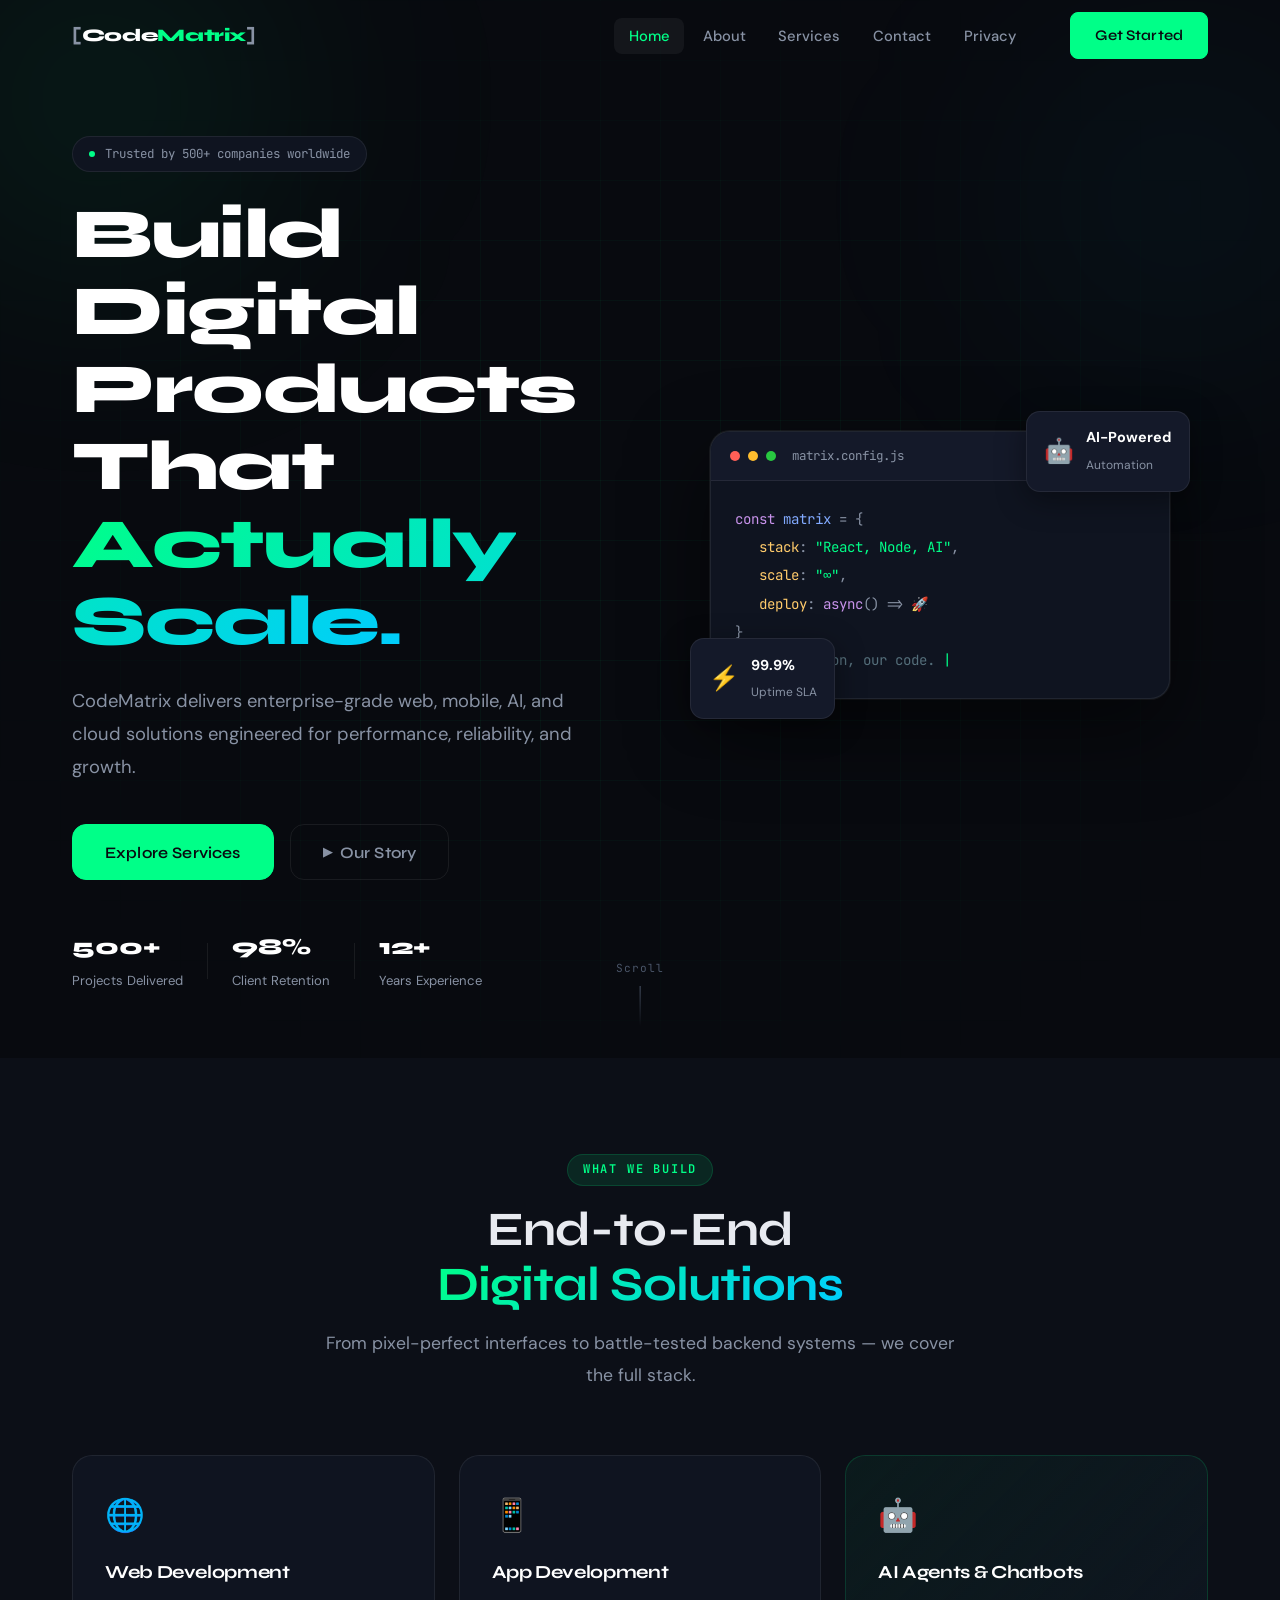
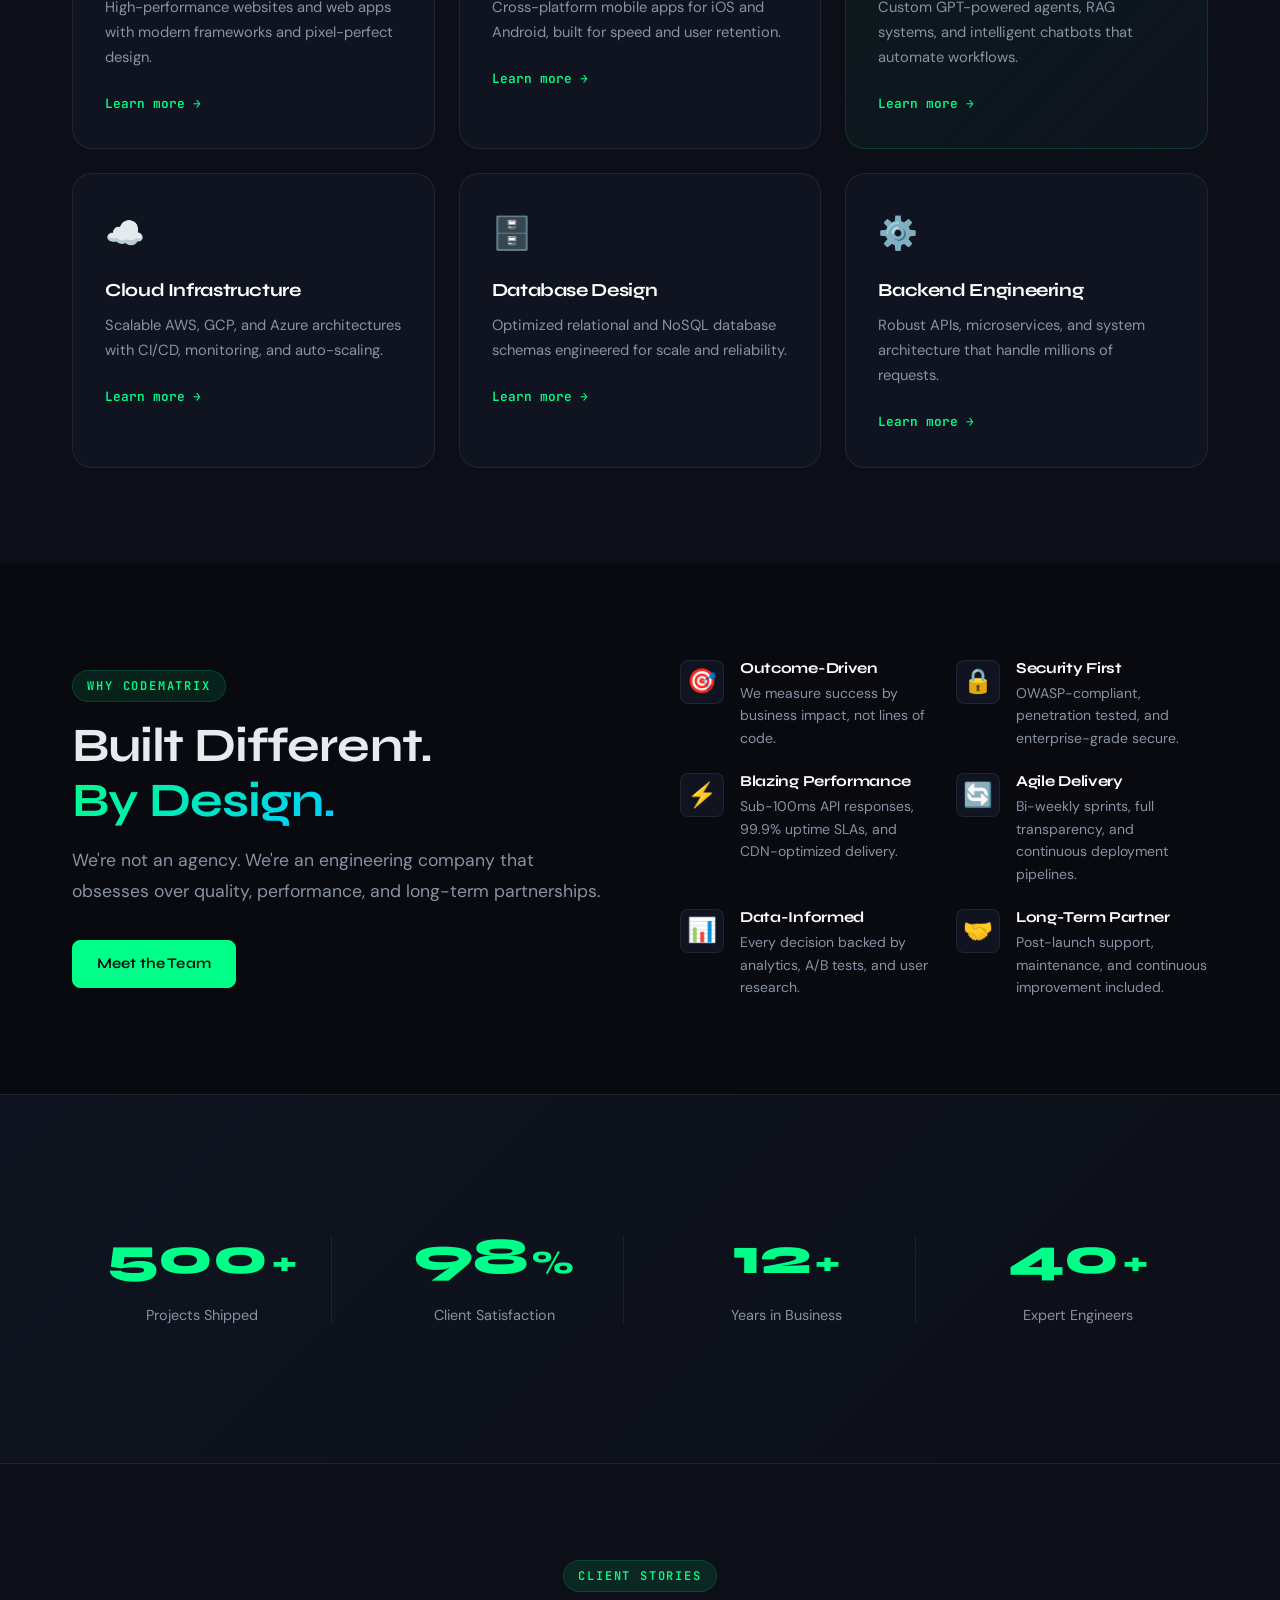
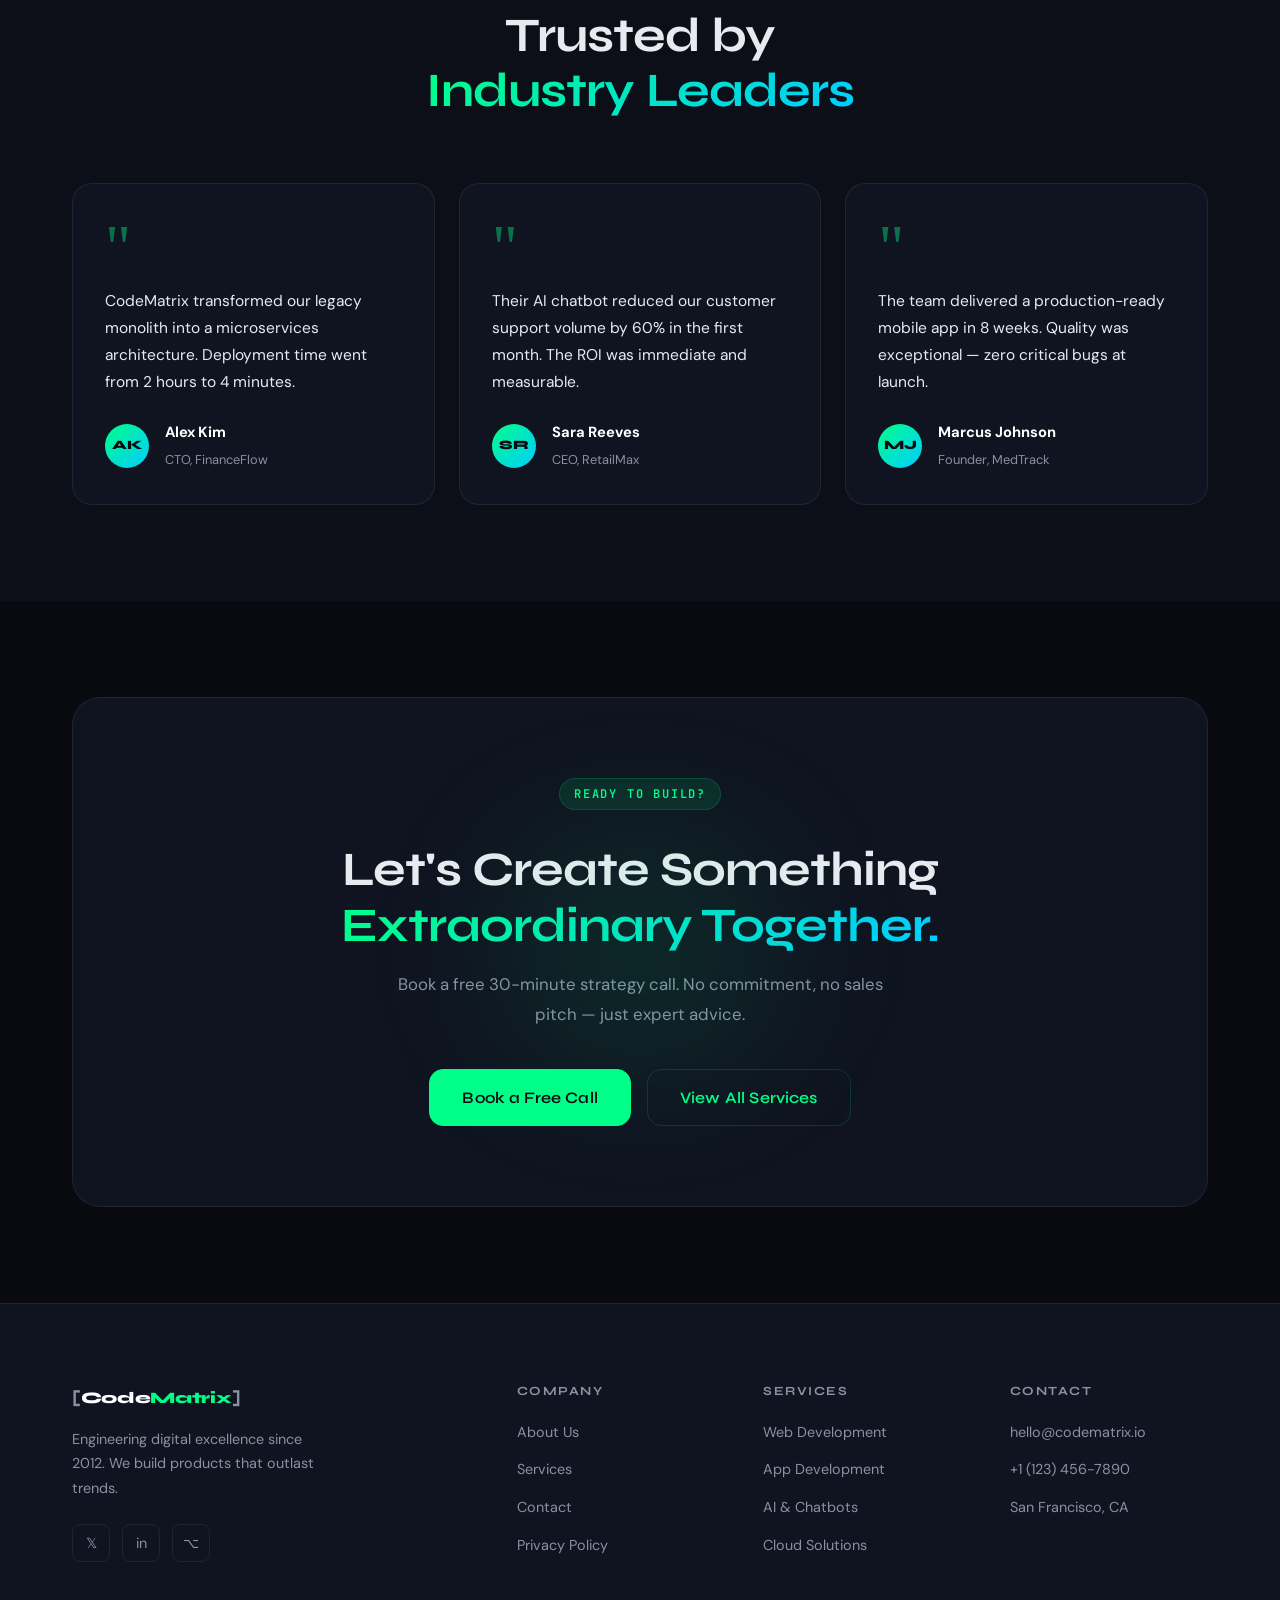
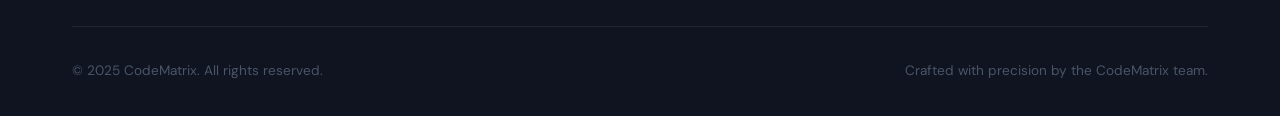
==== index.html @ 497aa371 "Add files via upload" ====
<!DOCTYPE html>
<html lang="en">
<head>
  <meta charset="UTF-8" />
  <meta name="viewport" content="width=device-width, initial-scale=1.0" />
  <title>CodeMatrix — Modern Tech Solutions</title>
  <meta name="description" content="CodeMatrix delivers cutting-edge web, app, AI, and cloud solutions for modern businesses. Build faster, scale smarter." />
  <meta name="keywords" content="web development, app development, AI agents, cloud solutions, tech startup, CodeMatrix" />
  <meta name="author" content="CodeMatrix" />

  <!-- Open Graph -->
  <meta property="og:title" content="CodeMatrix — Modern Tech Solutions" />
  <meta property="og:description" content="We build digital products that scale. Web, App, AI, Cloud — all under one roof." />
  <meta property="og:type" content="website" />
  <meta property="og:url" content="https://codematrix.io" />
  <meta property="og:image" content="assets/og-image.png" />

  <!-- Google Analytics Placeholder -->
  <!-- <script async src="https://www.googletagmanager.com/gtag/js?id=G-XXXXXXXXXX"></script> -->

  <!-- Google AdSense Placeholder -->
  <!-- <script async src="https://pagead2.googlesyndication.com/pagead/js/adsbygoogle.js?client=ca-pub-XXXXXXXXXX" crossorigin="anonymous"></script> -->

  <link rel="stylesheet" href="style.css" />
  <link rel="preconnect" href="https://fonts.googleapis.com" />
  <link href="https://fonts.googleapis.com/css2?family=Syne:wght@400;600;700;800&family=DM+Sans:wght@300;400;500&family=JetBrains+Mono:wght@400;600&display=swap" rel="stylesheet" />
</head>
<body class="page-home">

  <!-- Page Loader -->
  <div class="loader" id="loader">
    <div class="loader-inner">
      <span class="loader-logo">CM</span>
      <div class="loader-bar"><div class="loader-progress"></div></div>
    </div>
  </div>

  <!-- Navigation -->
  <nav class="navbar" id="navbar">
    <div class="nav-container">
      <a href="index.html" class="nav-logo">
        <span class="logo-bracket">[</span>Code<span class="logo-accent">Matrix</span><span class="logo-bracket">]</span>
      </a>
      <ul class="nav-links" id="navLinks">
        <li><a href="index.html" class="nav-link active">Home</a></li>
        <li><a href="about.html" class="nav-link">About</a></li>
        <li><a href="services.html" class="nav-link">Services</a></li>
        <li><a href="contact.html" class="nav-link">Contact</a></li>
        <li><a href="privacy.html" class="nav-link">Privacy</a></li>
      </ul>
      <a href="contact.html" class="btn btn-primary nav-cta">Get Started</a>
      <button class="hamburger" id="hamburger" aria-label="Toggle menu">
        <span></span><span></span><span></span>
      </button>
    </div>
  </nav>

  <!-- ===== HERO SECTION ===== -->
  <section class="hero" id="hero">
    <div class="hero-bg-grid"></div>
    <div class="hero-glow hero-glow-1"></div>
    <div class="hero-glow hero-glow-2"></div>
    <div class="container hero-content">
      <div class="hero-text" data-animate="fade-up">
        <div class="hero-badge">
          <span class="badge-dot"></span>
          Trusted by 500+ companies worldwide
        </div>
        <h1 class="hero-title">
          Build Digital<br />
          Products That<br />
          <span class="text-gradient">Actually Scale.</span>
        </h1>
        <p class="hero-sub">
          CodeMatrix delivers enterprise-grade web, mobile, AI, and cloud solutions
          engineered for performance, reliability, and growth.
        </p>
        <div class="hero-actions">
          <a href="services.html" class="btn btn-primary btn-lg">Explore Services</a>
          <a href="about.html" class="btn btn-ghost btn-lg">
            <span class="play-icon">▶</span> Our Story
          </a>
        </div>
        <div class="hero-stats-row">
          <div class="hero-stat">
            <strong>500+</strong>
            <span>Projects Delivered</span>
          </div>
          <div class="hero-stat-divider"></div>
          <div class="hero-stat">
            <strong>98%</strong>
            <span>Client Retention</span>
          </div>
          <div class="hero-stat-divider"></div>
          <div class="hero-stat">
            <strong>12+</strong>
            <span>Years Experience</span>
          </div>
        </div>
      </div>
      <div class="hero-visual" data-animate="fade-left">
        <div class="hero-card-stack">
          <div class="hcard hcard-main">
            <div class="hcard-header">
              <span class="hcard-dot red"></span>
              <span class="hcard-dot yellow"></span>
              <span class="hcard-dot green"></span>
              <span class="hcard-title">matrix.config.js</span>
            </div>
            <div class="hcard-code">
              <div class="code-line"><span class="c-key">const</span> <span class="c-var">matrix</span> <span class="c-op">=</span> {</div>
              <div class="code-line pad">  <span class="c-str">stack</span>: <span class="c-val">"React, Node, AI"</span>,</div>
              <div class="code-line pad">  <span class="c-str">scale</span>: <span class="c-val">"∞"</span>,</div>
              <div class="code-line pad">  <span class="c-str">deploy</span>: <span class="c-fn">async</span>() <span class="c-op">=></span> <span class="c-val">🚀</span></div>
              <div class="code-line">}</div>
              <div class="code-line blink-line"><span class="c-comment">// Your vision, our code.</span> <span class="cursor">|</span></div>
            </div>
          </div>
          <div class="hcard hcard-float hcard-f1">
            <div class="hf-icon">⚡</div>
            <div>
              <strong>99.9%</strong>
              <small>Uptime SLA</small>
            </div>
          </div>
          <div class="hcard hcard-float hcard-f2">
            <div class="hf-icon">🤖</div>
            <div>
              <strong>AI-Powered</strong>
              <small>Automation</small>
            </div>
          </div>
        </div>
      </div>
    </div>
    <div class="hero-scroll-hint">
      <span>Scroll</span>
      <div class="scroll-line"></div>
    </div>
  </section>

  <!-- ===== SERVICES PREVIEW ===== -->
  <section class="section services-preview" id="services">
    <div class="container">
      <div class="section-header" data-animate="fade-up">
        <span class="section-label">What We Build</span>
        <h2 class="section-title">End-to-End<br /><span class="text-gradient">Digital Solutions</span></h2>
        <p class="section-sub">From pixel-perfect interfaces to battle-tested backend systems — we cover the full stack.</p>
      </div>
      <div class="services-grid" data-animate="stagger">
        <div class="service-card">
          <div class="sc-icon">🌐</div>
          <h3>Web Development</h3>
          <p>High-performance websites and web apps with modern frameworks and pixel-perfect design.</p>
          <a href="services.html" class="sc-link">Learn more →</a>
        </div>
        <div class="service-card">
          <div class="sc-icon">📱</div>
          <h3>App Development</h3>
          <p>Cross-platform mobile apps for iOS and Android, built for speed and user retention.</p>
          <a href="services.html" class="sc-link">Learn more →</a>
        </div>
        <div class="service-card sc-featured">
          <div class="sc-icon">🤖</div>
          <h3>AI Agents & Chatbots</h3>
          <p>Custom GPT-powered agents, RAG systems, and intelligent chatbots that automate workflows.</p>
          <a href="services.html" class="sc-link">Learn more →</a>
        </div>
        <div class="service-card">
          <div class="sc-icon">☁️</div>
          <h3>Cloud Infrastructure</h3>
          <p>Scalable AWS, GCP, and Azure architectures with CI/CD, monitoring, and auto-scaling.</p>
          <a href="services.html" class="sc-link">Learn more →</a>
        </div>
        <div class="service-card">
          <div class="sc-icon">🗄️</div>
          <h3>Database Design</h3>
          <p>Optimized relational and NoSQL database schemas engineered for scale and reliability.</p>
          <a href="services.html" class="sc-link">Learn more →</a>
        </div>
        <div class="service-card">
          <div class="sc-icon">⚙️</div>
          <h3>Backend Engineering</h3>
          <p>Robust APIs, microservices, and system architecture that handle millions of requests.</p>
          <a href="services.html" class="sc-link">Learn more →</a>
        </div>
      </div>
    </div>
  </section>

  <!-- ===== WHY CHOOSE US ===== -->
  <section class="section why-us">
    <div class="container">
      <div class="why-grid">
        <div class="why-text" data-animate="fade-right">
          <span class="section-label">Why CodeMatrix</span>
          <h2 class="section-title">Built Different.<br /><span class="text-gradient">By Design.</span></h2>
          <p class="section-sub">We're not an agency. We're an engineering company that obsesses over quality, performance, and long-term partnerships.</p>
          <a href="about.html" class="btn btn-primary">Meet the Team</a>
        </div>
        <div class="why-features" data-animate="stagger">
          <div class="feature-item">
            <div class="fi-icon">🎯</div>
            <div>
              <h4>Outcome-Driven</h4>
              <p>We measure success by business impact, not lines of code.</p>
            </div>
          </div>
          <div class="feature-item">
            <div class="fi-icon">🔒</div>
            <div>
              <h4>Security First</h4>
              <p>OWASP-compliant, penetration tested, and enterprise-grade secure.</p>
            </div>
          </div>
          <div class="feature-item">
            <div class="fi-icon">⚡</div>
            <div>
              <h4>Blazing Performance</h4>
              <p>Sub-100ms API responses, 99.9% uptime SLAs, and CDN-optimized delivery.</p>
            </div>
          </div>
          <div class="feature-item">
            <div class="fi-icon">🔄</div>
            <div>
              <h4>Agile Delivery</h4>
              <p>Bi-weekly sprints, full transparency, and continuous deployment pipelines.</p>
            </div>
          </div>
          <div class="feature-item">
            <div class="fi-icon">📊</div>
            <div>
              <h4>Data-Informed</h4>
              <p>Every decision backed by analytics, A/B tests, and user research.</p>
            </div>
          </div>
          <div class="feature-item">
            <div class="fi-icon">🤝</div>
            <div>
              <h4>Long-Term Partner</h4>
              <p>Post-launch support, maintenance, and continuous improvement included.</p>
            </div>
          </div>
        </div>
      </div>
    </div>
  </section>

  <!-- ===== STATS ===== -->
  <section class="section stats-section">
    <div class="container">
      <div class="stats-grid" data-animate="stagger">
        <div class="stat-card">
          <div class="stat-number" data-count="500">0</div>
          <div class="stat-plus">+</div>
          <div class="stat-label">Projects Shipped</div>
        </div>
        <div class="stat-card">
          <div class="stat-number" data-count="98">0</div>
          <div class="stat-plus">%</div>
          <div class="stat-label">Client Satisfaction</div>
        </div>
        <div class="stat-card">
          <div class="stat-number" data-count="12">0</div>
          <div class="stat-plus">+</div>
          <div class="stat-label">Years in Business</div>
        </div>
        <div class="stat-card">
          <div class="stat-number" data-count="40">0</div>
          <div class="stat-plus">+</div>
          <div class="stat-label">Expert Engineers</div>
        </div>
      </div>
    </div>
  </section>

  <!-- ===== TESTIMONIALS ===== -->
  <section class="section testimonials-section">
    <div class="container">
      <div class="section-header" data-animate="fade-up">
        <span class="section-label">Client Stories</span>
        <h2 class="section-title">Trusted by<br /><span class="text-gradient">Industry Leaders</span></h2>
      </div>
      <div class="testimonials-track" data-animate="stagger">
        <div class="tcard">
          <div class="tcard-quote">"</div>
          <p>CodeMatrix transformed our legacy monolith into a microservices architecture. Deployment time went from 2 hours to 4 minutes.</p>
          <div class="tcard-author">
            <div class="tcard-avatar">AK</div>
            <div>
              <strong>Alex Kim</strong>
              <span>CTO, FinanceFlow</span>
            </div>
          </div>
        </div>
        <div class="tcard">
          <div class="tcard-quote">"</div>
          <p>Their AI chatbot reduced our customer support volume by 60% in the first month. The ROI was immediate and measurable.</p>
          <div class="tcard-author">
            <div class="tcard-avatar">SR</div>
            <div>
              <strong>Sara Reeves</strong>
              <span>CEO, RetailMax</span>
            </div>
          </div>
        </div>
        <div class="tcard">
          <div class="tcard-quote">"</div>
          <p>The team delivered a production-ready mobile app in 8 weeks. Quality was exceptional — zero critical bugs at launch.</p>
          <div class="tcard-author">
            <div class="tcard-avatar">MJ</div>
            <div>
              <strong>Marcus Johnson</strong>
              <span>Founder, MedTrack</span>
            </div>
          </div>
        </div>
      </div>
    </div>
  </section>

  <!-- ===== CTA SECTION ===== -->
  <section class="section cta-section">
    <div class="container">
      <div class="cta-box" data-animate="fade-up">
        <div class="cta-glow"></div>
        <span class="section-label">Ready to Build?</span>
        <h2>Let's Create Something<br /><span class="text-gradient">Extraordinary Together.</span></h2>
        <p>Book a free 30-minute strategy call. No commitment, no sales pitch — just expert advice.</p>
        <div class="cta-actions">
          <a href="contact.html" class="btn btn-primary btn-lg">Book a Free Call</a>
          <a href="services.html" class="btn btn-outline btn-lg">View All Services</a>
        </div>
      </div>
    </div>
  </section>

  <!-- ===== FOOTER ===== -->
  <footer class="footer">
    <div class="container">
      <div class="footer-grid">
        <div class="footer-brand">
          <a href="index.html" class="nav-logo">
            <span class="logo-bracket">[</span>Code<span class="logo-accent">Matrix</span><span class="logo-bracket">]</span>
          </a>
          <p>Engineering digital excellence since 2012. We build products that outlast trends.</p>
          <div class="footer-socials">
            <a href="#" class="social-link" aria-label="Twitter">𝕏</a>
            <a href="#" class="social-link" aria-label="LinkedIn">in</a>
            <a href="#" class="social-link" aria-label="GitHub">⌥</a>
          </div>
        </div>
        <div class="footer-col">
          <h5>Company</h5>
          <ul>
            <li><a href="about.html">About Us</a></li>
            <li><a href="services.html">Services</a></li>
            <li><a href="contact.html">Contact</a></li>
            <li><a href="privacy.html">Privacy Policy</a></li>
          </ul>
        </div>
        <div class="footer-col">
          <h5>Services</h5>
          <ul>
            <li><a href="services.html">Web Development</a></li>
            <li><a href="services.html">App Development</a></li>
            <li><a href="services.html">AI & Chatbots</a></li>
            <li><a href="services.html">Cloud Solutions</a></li>
          </ul>
        </div>
        <div class="footer-col">
          <h5>Contact</h5>
          <ul>
            <li><a href="mailto:hello@codematrix.io">hello@codematrix.io</a></li>
            <li><a href="tel:+11234567890">+1 (123) 456-7890</a></li>
            <li><span>San Francisco, CA</span></li>
          </ul>
        </div>
      </div>
      <div class="footer-bottom">
        <p>© 2025 CodeMatrix. All rights reserved.</p>
        <p>Crafted with precision by the CodeMatrix team.</p>
      </div>
    </div>
  </footer>

  <script src="script.js"></script>
</body>
</html>
---- style.css ----
/* ========================================
   CODEMATRIX — GLOBAL STYLESHEET
   Design: Dark cyberpunk-meets-enterprise
   Fonts: Syne (display) + DM Sans (body) + JetBrains Mono (code)
   ======================================== */

/* ── CSS CUSTOM PROPERTIES ── */
:root {
  /* Colors */
  --color-bg:          #080a0f;
  --color-bg-2:        #0c0f17;
  --color-bg-card:     #0f1420;
  --color-bg-card-2:   #141929;
  --color-border:      rgba(255, 255, 255, 0.07);
  --color-border-2:    rgba(0, 255, 136, 0.15);

  --color-accent:      #00ff88;
  --color-accent-2:    #00ccff;
  --color-accent-dim:  rgba(0, 255, 136, 0.1);
  --color-accent-glow: rgba(0, 255, 136, 0.3);

  --color-text:        #e8eaf0;
  --color-text-muted:  #8892a4;
  --color-text-dim:    #4a5568;

  --color-white:       #ffffff;
  --color-danger:      #ff4d6d;
  --color-warning:     #ffd700;

  /* Typography */
  --font-display: 'Syne', sans-serif;
  --font-body:    'DM Sans', sans-serif;
  --font-mono:    'JetBrains Mono', monospace;

  /* Sizing */
  --container-max: 1200px;
  --navbar-h:      72px;
  --radius-sm:     8px;
  --radius-md:     14px;
  --radius-lg:     20px;
  --radius-xl:     28px;

  /* Transitions */
  --ease-out: cubic-bezier(0.16, 1, 0.3, 1);
  --ease-in-out: cubic-bezier(0.4, 0, 0.2, 1);
  --transition: 0.3s var(--ease-out);
}

/* ── RESET & BASE ── */
*, *::before, *::after {
  box-sizing: border-box;
  margin: 0;
  padding: 0;
}

html {
  scroll-behavior: smooth;
  font-size: 16px;
}

body {
  background-color: var(--color-bg);
  color: var(--color-text);
  font-family: var(--font-body);
  font-weight: 400;
  line-height: 1.7;
  overflow-x: hidden;
  -webkit-font-smoothing: antialiased;
  -moz-osx-font-smoothing: grayscale;
}

/* Body with loader: prevent scroll */
body.loading {
  overflow: hidden;
}

img { max-width: 100%; display: block; }
a  { color: inherit; text-decoration: none; transition: var(--transition); }
ul { list-style: none; }
input, select, textarea, button { font-family: var(--font-body); }

/* ── TYPOGRAPHY ── */
h1, h2, h3, h4, h5 {
  font-family: var(--font-display);
  font-weight: 700;
  line-height: 1.15;
  letter-spacing: -0.02em;
}

h1 { font-size: clamp(2.4rem, 5.5vw, 4.2rem); }
h2 { font-size: clamp(2rem, 4vw, 3rem); }
h3 { font-size: clamp(1.3rem, 2.5vw, 1.6rem); }
h4 { font-size: 1.1rem; }
h5 { font-size: 0.9rem; text-transform: uppercase; letter-spacing: 0.1em; }

p { color: var(--color-text-muted); font-size: 1.05rem; line-height: 1.8; }

.text-gradient {
  background: linear-gradient(135deg, var(--color-accent) 0%, var(--color-accent-2) 100%);
  -webkit-background-clip: text;
  -webkit-text-fill-color: transparent;
  background-clip: text;
}

/* ── CONTAINER ── */
.container {
  max-width: var(--container-max);
  margin: 0 auto;
  padding: 0 2rem;
}

/* ── SECTION ── */
.section {
  padding: 6rem 0;
}

.section-header {
  text-align: center;
  max-width: 640px;
  margin: 0 auto 4rem;
}

.section-label {
  display: inline-block;
  font-family: var(--font-mono);
  font-size: 0.75rem;
  font-weight: 600;
  text-transform: uppercase;
  letter-spacing: 0.15em;
  color: var(--color-accent);
  background: var(--color-accent-dim);
  border: 1px solid var(--color-border-2);
  padding: 0.3rem 0.9rem;
  border-radius: 100px;
  margin-bottom: 1rem;
}

.section-title { margin-bottom: 1rem; }
.section-sub { font-size: 1.1rem; }

/* ── PAGE LOADER ── */
.loader {
  position: fixed;
  inset: 0;
  z-index: 9999;
  background: var(--color-bg);
  display: flex;
  align-items: center;
  justify-content: center;
  transition: opacity 0.5s var(--ease-out), visibility 0.5s;
}

.loader.hidden {
  opacity: 0;
  visibility: hidden;
  pointer-events: none;
}

.loader-inner {
  display: flex;
  flex-direction: column;
  align-items: center;
  gap: 1.5rem;
}

.loader-logo {
  font-family: var(--font-display);
  font-size: 2rem;
  font-weight: 800;
  color: var(--color-accent);
  letter-spacing: 0.1em;
}

.loader-bar {
  width: 180px;
  height: 2px;
  background: var(--color-border);
  border-radius: 100px;
  overflow: hidden;
}

.loader-progress {
  height: 100%;
  background: linear-gradient(90deg, var(--color-accent), var(--color-accent-2));
  border-radius: 100px;
  animation: loadProgress 1.2s var(--ease-out) forwards;
}

@keyframes loadProgress {
  from { width: 0; }
  to   { width: 100%; }
}

/* ── NAVBAR ── */
.navbar {
  position: fixed;
  top: 0;
  left: 0;
  right: 0;
  z-index: 1000;
  height: var(--navbar-h);
  transition: background 0.4s var(--ease-out), border-color 0.4s;
  border-bottom: 1px solid transparent;
}

.navbar.scrolled {
  background: rgba(8, 10, 15, 0.92);
  backdrop-filter: blur(20px);
  border-bottom-color: var(--color-border);
}

.nav-container {
  max-width: var(--container-max);
  margin: 0 auto;
  padding: 0 2rem;
  height: 100%;
  display: flex;
  align-items: center;
  gap: 2rem;
}

/* Logo */
.nav-logo {
  font-family: var(--font-display);
  font-size: 1.1rem;
  font-weight: 800;
  color: var(--color-white);
  white-space: nowrap;
  flex-shrink: 0;
  letter-spacing: -0.02em;
}

.logo-bracket { color: var(--color-text-muted); }
.logo-accent  { color: var(--color-accent); }

/* Nav links */
.nav-links {
  display: flex;
  align-items: center;
  gap: 0.25rem;
  margin-left: auto;
}

.nav-link {
  font-size: 0.92rem;
  font-weight: 500;
  color: var(--color-text-muted);
  padding: 0.5rem 0.9rem;
  border-radius: var(--radius-sm);
  transition: var(--transition);
}

.nav-link:hover,
.nav-link.active {
  color: var(--color-white);
  background: rgba(255, 255, 255, 0.05);
}

.nav-link.active { color: var(--color-accent); }

.nav-cta { margin-left: 0.5rem; flex-shrink: 0; }

/* Hamburger */
.hamburger {
  display: none;
  flex-direction: column;
  gap: 5px;
  background: none;
  border: none;
  cursor: pointer;
  padding: 0.5rem;
  margin-left: auto;
}

.hamburger span {
  display: block;
  width: 22px;
  height: 2px;
  background: var(--color-text);
  border-radius: 2px;
  transition: var(--transition);
}

.hamburger.open span:nth-child(1) { transform: rotate(45deg) translate(5px, 5px); }
.hamburger.open span:nth-child(2) { opacity: 0; }
.hamburger.open span:nth-child(3) { transform: rotate(-45deg) translate(5px, -5px); }

/* ── BUTTONS ── */
.btn {
  display: inline-flex;
  align-items: center;
  justify-content: center;
  gap: 0.5rem;
  font-family: var(--font-display);
  font-weight: 600;
  font-size: 0.92rem;
  padding: 0.65rem 1.5rem;
  border-radius: var(--radius-sm);
  border: 1px solid transparent;
  cursor: pointer;
  transition: var(--transition);
  position: relative;
  overflow: hidden;
  white-space: nowrap;
  letter-spacing: 0.01em;
}

.btn-lg { padding: 0.85rem 2rem; font-size: 1rem; border-radius: var(--radius-md); }
.btn-sm { padding: 0.5rem 1rem; font-size: 0.85rem; }
.btn-full { width: 100%; }

/* Primary Button */
.btn-primary {
  background: var(--color-accent);
  color: #080a0f;
  border-color: var(--color-accent);
}

.btn-primary::before {
  content: '';
  position: absolute;
  inset: 0;
  background: white;
  opacity: 0;
  transition: opacity 0.3s;
}

.btn-primary:hover {
  transform: translateY(-2px);
  box-shadow: 0 0 25px var(--color-accent-glow), 0 8px 30px rgba(0, 255, 136, 0.2);
}

.btn-primary:hover::before { opacity: 0.08; }
.btn-primary:active { transform: translateY(0); }

/* Ghost Button */
.btn-ghost {
  background: transparent;
  color: var(--color-text-muted);
  border-color: var(--color-border);
}

.btn-ghost:hover {
  color: var(--color-white);
  border-color: rgba(255, 255, 255, 0.2);
  background: rgba(255, 255, 255, 0.05);
}

/* Outline Button */
.btn-outline {
  background: transparent;
  color: var(--color-accent);
  border-color: var(--color-border-2);
}

.btn-outline:hover {
  background: var(--color-accent-dim);
  transform: translateY(-2px);
}

/* Ripple effect for buttons */
.btn .ripple {
  position: absolute;
  border-radius: 50%;
  background: rgba(255, 255, 255, 0.3);
  transform: scale(0);
  animation: ripple 0.6s linear;
  pointer-events: none;
}

@keyframes ripple {
  to { transform: scale(4); opacity: 0; }
}

/* ── HERO BACKGROUND ── */
.hero-bg-grid {
  position: absolute;
  inset: 0;
  background-image:
    linear-gradient(rgba(0, 255, 136, 0.04) 1px, transparent 1px),
    linear-gradient(90deg, rgba(0, 255, 136, 0.04) 1px, transparent 1px);
  background-size: 60px 60px;
  mask-image: radial-gradient(ellipse at center, black 30%, transparent 80%);
  pointer-events: none;
}

.hero-glow {
  position: absolute;
  border-radius: 50%;
  filter: blur(120px);
  pointer-events: none;
}

.hero-glow-1 {
  width: 600px;
  height: 400px;
  background: radial-gradient(circle, rgba(0, 255, 136, 0.12) 0%, transparent 70%);
  top: -100px;
  left: -200px;
}

.hero-glow-2 {
  width: 500px;
  height: 400px;
  background: radial-gradient(circle, rgba(0, 204, 255, 0.08) 0%, transparent 70%);
  top: 0;
  right: -150px;
}

/* ── HERO SECTION ── */
.hero {
  position: relative;
  min-height: 100vh;
  display: flex;
  align-items: center;
  padding-top: var(--navbar-h);
  overflow: hidden;
}

.hero-content {
  display: grid;
  grid-template-columns: 1fr 1fr;
  gap: 4rem;
  align-items: center;
  padding-top: 4rem;
  padding-bottom: 4rem;
}

/* Hero Badge */
.hero-badge {
  display: inline-flex;
  align-items: center;
  gap: 0.6rem;
  font-family: var(--font-mono);
  font-size: 0.78rem;
  color: var(--color-text-muted);
  background: var(--color-bg-card);
  border: 1px solid var(--color-border);
  padding: 0.4rem 1rem;
  border-radius: 100px;
  margin-bottom: 1.5rem;
}

.badge-dot {
  width: 6px;
  height: 6px;
  background: var(--color-accent);
  border-radius: 50%;
  animation: pulse 2s infinite;
}

@keyframes pulse {
  0%, 100% { opacity: 1; transform: scale(1); }
  50% { opacity: 0.5; transform: scale(1.4); }
}

/* Hero Title */
.hero-title {
  font-size: clamp(2.8rem, 5.5vw, 4.5rem);
  font-weight: 800;
  line-height: 1.1;
  margin-bottom: 1.5rem;
  color: var(--color-white);
}

.hero-sub {
  font-size: 1.15rem;
  color: var(--color-text-muted);
  max-width: 500px;
  margin-bottom: 2.5rem;
  line-height: 1.8;
}

/* Hero Actions */
.hero-actions {
  display: flex;
  gap: 1rem;
  flex-wrap: wrap;
  margin-bottom: 3rem;
}

.play-icon {
  font-size: 0.75rem;
}

/* Hero Stats */
.hero-stats-row {
  display: flex;
  gap: 1.5rem;
  align-items: center;
}

.hero-stat strong {
  display: block;
  font-family: var(--font-display);
  font-size: 1.4rem;
  font-weight: 800;
  color: var(--color-white);
}

.hero-stat span {
  font-size: 0.82rem;
  color: var(--color-text-muted);
}

.hero-stat-divider {
  width: 1px;
  height: 36px;
  background: var(--color-border);
}

/* Hero Visual */
.hero-visual {
  position: relative;
  display: flex;
  align-items: center;
  justify-content: center;
}

.hero-card-stack {
  position: relative;
  width: 100%;
  max-width: 460px;
}

/* Main code card */
.hcard {
  background: var(--color-bg-card);
  border: 1px solid var(--color-border);
  border-radius: var(--radius-lg);
  overflow: hidden;
  transition: var(--transition);
}

.hcard-main {
  padding: 0;
  box-shadow: 0 30px 80px rgba(0, 0, 0, 0.5), 0 0 0 1px var(--color-border);
}

.hcard-header {
  display: flex;
  align-items: center;
  gap: 0.5rem;
  padding: 0.85rem 1.2rem;
  background: var(--color-bg-card-2);
  border-bottom: 1px solid var(--color-border);
}

.hcard-dot {
  width: 10px;
  height: 10px;
  border-radius: 50%;
}

.hcard-dot.red    { background: #ff5f57; }
.hcard-dot.yellow { background: #ffbd2e; }
.hcard-dot.green  { background: #28c840; }

.hcard-title {
  font-family: var(--font-mono);
  font-size: 0.78rem;
  color: var(--color-text-muted);
  margin-left: 0.5rem;
}

.hcard-code {
  padding: 1.5rem 1.5rem;
  font-family: var(--font-mono);
  font-size: 0.88rem;
  line-height: 2;
}

.code-line { color: var(--color-text-muted); }
.code-line.pad { padding-left: 1.5rem; }

.c-key   { color: #c792ea; }
.c-var   { color: #82aaff; }
.c-op    { color: var(--color-text-muted); }
.c-str   { color: #ffcb6b; }
.c-val   { color: var(--color-accent); }
.c-fn    { color: #c792ea; }
.c-comment { color: #546e7a; }

.cursor {
  display: inline-block;
  animation: blink 1s step-end infinite;
  color: var(--color-accent);
}

@keyframes blink { 50% { opacity: 0; } }

/* Float cards */
.hcard-float {
  position: absolute;
  display: flex;
  align-items: center;
  gap: 0.75rem;
  padding: 0.85rem 1.1rem;
  border-radius: var(--radius-md);
  background: var(--color-bg-card-2);
  border: 1px solid var(--color-border);
  box-shadow: 0 8px 30px rgba(0, 0, 0, 0.4);
  animation: float 4s ease-in-out infinite;
}

.hcard-f1 {
  bottom: -20px;
  left: -20px;
  animation-delay: 0.5s;
}

.hcard-f2 {
  top: -20px;
  right: -20px;
  animation-delay: 1.5s;
}

.hf-icon { font-size: 1.5rem; }
.hcard-float strong { display: block; font-size: 0.9rem; font-weight: 700; color: var(--color-white); }
.hcard-float small  { font-size: 0.75rem; color: var(--color-text-muted); }

@keyframes float {
  0%, 100% { transform: translateY(0); }
  50%       { transform: translateY(-10px); }
}

/* Scroll hint */
.hero-scroll-hint {
  position: absolute;
  bottom: 2rem;
  left: 50%;
  transform: translateX(-50%);
  display: flex;
  flex-direction: column;
  align-items: center;
  gap: 0.5rem;
  font-family: var(--font-mono);
  font-size: 0.7rem;
  color: var(--color-text-dim);
  letter-spacing: 0.1em;
}

.scroll-line {
  width: 1px;
  height: 40px;
  background: linear-gradient(to bottom, var(--color-text-dim), transparent);
  animation: scrollDown 2s ease-in-out infinite;
}

@keyframes scrollDown {
  0%, 100% { opacity: 1; transform: scaleY(1) translateY(0); }
  50%       { opacity: 0.4; transform: scaleY(0.8) translateY(8px); }
}

/* ── SERVICES PREVIEW ── */
.services-preview { background: var(--color-bg-2); }

.services-grid {
  display: grid;
  grid-template-columns: repeat(3, 1fr);
  gap: 1.5rem;
}

.service-card {
  background: var(--color-bg-card);
  border: 1px solid var(--color-border);
  border-radius: var(--radius-lg);
  padding: 2rem;
  transition: var(--transition);
  cursor: default;
  position: relative;
  overflow: hidden;
}

.service-card::before {
  content: '';
  position: absolute;
  inset: 0;
  background: linear-gradient(135deg, var(--color-accent-dim), transparent);
  opacity: 0;
  transition: opacity 0.4s;
}

.service-card:hover {
  border-color: var(--color-border-2);
  transform: translateY(-6px);
  box-shadow: 0 20px 50px rgba(0, 0, 0, 0.4);
}

.service-card:hover::before { opacity: 1; }

.service-card.sc-featured {
  border-color: var(--color-border-2);
  background: linear-gradient(135deg, rgba(0, 255, 136, 0.05) 0%, var(--color-bg-card) 100%);
}

.sc-icon {
  font-size: 2rem;
  margin-bottom: 1.2rem;
  display: block;
}

.service-card h3 {
  font-size: 1.15rem;
  color: var(--color-white);
  margin-bottom: 0.75rem;
  font-weight: 700;
}

.service-card p {
  font-size: 0.92rem;
  line-height: 1.7;
  margin-bottom: 1.2rem;
}

.sc-link {
  font-family: var(--font-mono);
  font-size: 0.8rem;
  font-weight: 600;
  color: var(--color-accent);
  transition: var(--transition);
}

.sc-link:hover { letter-spacing: 0.05em; }

/* ── WHY US ── */
.why-grid {
  display: grid;
  grid-template-columns: 1fr 1fr;
  gap: 5rem;
  align-items: center;
}

.why-text .section-sub { margin-bottom: 2rem; }

.why-features {
  display: grid;
  grid-template-columns: 1fr 1fr;
  gap: 1.5rem;
}

.feature-item {
  display: flex;
  gap: 1rem;
  align-items: flex-start;
}

.fi-icon {
  font-size: 1.5rem;
  flex-shrink: 0;
  width: 44px;
  height: 44px;
  background: var(--color-bg-card);
  border: 1px solid var(--color-border);
  border-radius: var(--radius-sm);
  display: flex;
  align-items: center;
  justify-content: center;
}

.feature-item h4 {
  color: var(--color-white);
  font-size: 0.95rem;
  margin-bottom: 0.3rem;
}

.feature-item p {
  font-size: 0.875rem;
  line-height: 1.6;
}

/* ── STATS SECTION ── */
.stats-section {
  background: linear-gradient(135deg, var(--color-bg-card) 0%, var(--color-bg-2) 100%);
  border-top: 1px solid var(--color-border);
  border-bottom: 1px solid var(--color-border);
}

.stats-grid {
  display: grid;
  grid-template-columns: repeat(4, 1fr);
  gap: 2rem;
}

.stat-card {
  text-align: center;
  padding: 2.5rem 1rem;
  position: relative;
}

.stat-card::after {
  content: '';
  position: absolute;
  right: 0;
  top: 25%;
  height: 50%;
  width: 1px;
  background: var(--color-border);
}

.stat-card:last-child::after { display: none; }

.stat-number {
  font-family: var(--font-display);
  font-size: clamp(2.5rem, 4vw, 3.5rem);
  font-weight: 800;
  color: var(--color-accent);
  line-height: 1;
  display: inline;
}

.stat-plus {
  font-family: var(--font-display);
  font-size: 2rem;
  font-weight: 800;
  color: var(--color-accent);
  display: inline;
}

.stat-label {
  margin-top: 0.75rem;
  font-size: 0.9rem;
  color: var(--color-text-muted);
}

/* ── TESTIMONIALS ── */
.testimonials-section { background: var(--color-bg-2); }

.testimonials-track {
  display: grid;
  grid-template-columns: repeat(3, 1fr);
  gap: 1.5rem;
}

.tcard {
  background: var(--color-bg-card);
  border: 1px solid var(--color-border);
  border-radius: var(--radius-lg);
  padding: 2rem;
  transition: var(--transition);
  position: relative;
}

.tcard:hover {
  border-color: var(--color-border-2);
  transform: translateY(-4px);
  box-shadow: 0 16px 40px rgba(0, 0, 0, 0.4);
}

.tcard-quote {
  font-size: 4rem;
  line-height: 1;
  color: var(--color-accent);
  font-family: Georgia, serif;
  margin-bottom: 0.5rem;
  opacity: 0.4;
}

.tcard p {
  font-size: 0.97rem;
  line-height: 1.75;
  margin-bottom: 1.5rem;
  color: var(--color-text);
}

.tcard-author {
  display: flex;
  align-items: center;
  gap: 1rem;
}

.tcard-avatar {
  width: 44px;
  height: 44px;
  border-radius: 50%;
  background: linear-gradient(135deg, var(--color-accent), var(--color-accent-2));
  display: flex;
  align-items: center;
  justify-content: center;
  font-family: var(--font-display);
  font-size: 0.8rem;
  font-weight: 800;
  color: #080a0f;
  flex-shrink: 0;
}

.tcard-author strong {
  display: block;
  font-size: 0.92rem;
  color: var(--color-white);
}

.tcard-author span {
  font-size: 0.8rem;
  color: var(--color-text-muted);
}

/* ── CTA SECTION ── */
.cta-section { background: var(--color-bg); }

.cta-box {
  background: var(--color-bg-card);
  border: 1px solid var(--color-border);
  border-radius: var(--radius-xl);
  padding: 5rem 4rem;
  text-align: center;
  position: relative;
  overflow: hidden;
}

.cta-glow {
  position: absolute;
  width: 500px;
  height: 300px;
  background: radial-gradient(circle, rgba(0, 255, 136, 0.12) 0%, transparent 70%);
  top: 50%;
  left: 50%;
  transform: translate(-50%, -50%);
  pointer-events: none;
  filter: blur(60px);
}

.cta-box h2 {
  margin: 1rem 0;
  font-size: clamp(2rem, 4vw, 3rem);
}

.cta-box p {
  max-width: 500px;
  margin: 0 auto 2.5rem;
  font-size: 1.05rem;
}

.cta-actions {
  display: flex;
  gap: 1rem;
  justify-content: center;
  flex-wrap: wrap;
}

/* ── FOOTER ── */
.footer {
  background: var(--color-bg-card);
  border-top: 1px solid var(--color-border);
  padding: 5rem 0 2rem;
}

.footer-grid {
  display: grid;
  grid-template-columns: 2fr 1fr 1fr 1fr;
  gap: 3rem;
  margin-bottom: 4rem;
}

.footer-brand .nav-logo {
  font-size: 1rem;
  margin-bottom: 1rem;
  display: inline-block;
}

.footer-brand p {
  font-size: 0.9rem;
  max-width: 260px;
  line-height: 1.7;
  margin-bottom: 1.5rem;
}

.footer-socials {
  display: flex;
  gap: 0.75rem;
}

.social-link {
  width: 38px;
  height: 38px;
  border: 1px solid var(--color-border);
  border-radius: var(--radius-sm);
  display: flex;
  align-items: center;
  justify-content: center;
  font-size: 0.9rem;
  color: var(--color-text-muted);
  transition: var(--transition);
}

.social-link:hover {
  border-color: var(--color-border-2);
  color: var(--color-accent);
  background: var(--color-accent-dim);
}

.footer-col h5 {
  font-size: 0.78rem;
  font-weight: 700;
  text-transform: uppercase;
  letter-spacing: 0.12em;
  color: var(--color-text-muted);
  margin-bottom: 1.25rem;
}

.footer-col ul { display: flex; flex-direction: column; gap: 0.65rem; }
.footer-col li a,
.footer-col li span {
  font-size: 0.9rem;
  color: var(--color-text-muted);
  transition: var(--transition);
}

.footer-col li a:hover { color: var(--color-accent); }

.footer-bottom {
  border-top: 1px solid var(--color-border);
  padding-top: 2rem;
  display: flex;
  justify-content: space-between;
  flex-wrap: wrap;
  gap: 0.5rem;
}

.footer-bottom p {
  font-size: 0.85rem;
  color: var(--color-text-dim);
}

/* ── PAGE HERO (INNER PAGES) ── */
.page-inner { padding-top: 0; }

.page-hero {
  position: relative;
  padding-top: calc(var(--navbar-h) + 5rem);
  padding-bottom: 5rem;
  overflow: hidden;
}

.page-hero-sm {
  padding-top: calc(var(--navbar-h) + 4rem);
  padding-bottom: 4rem;
}

.page-hero-content {
  position: relative;
  z-index: 1;
  text-align: center;
}

.page-hero-title {
  margin: 1rem 0;
  font-size: clamp(2.5rem, 5vw, 4rem);
}

.page-hero-sub {
  max-width: 600px;
  margin: 0 auto;
  font-size: 1.1rem;
}

/* ── ABOUT PAGE ── */
.about-intro { background: var(--color-bg-2); }

.about-intro-grid {
  display: grid;
  grid-template-columns: 1fr 1fr;
  gap: 5rem;
  align-items: center;
}

.about-intro-text p {
  margin-bottom: 1.25rem;
}

.about-intro-text .btn { margin-top: 1rem; }

.about-visual-card {
  background: var(--color-bg-card);
  border: 1px solid var(--color-border);
  border-radius: var(--radius-lg);
  padding: 2rem;
}

.avc-row {
  display: flex;
  align-items: center;
  gap: 1.5rem;
  padding: 1rem 0;
}

.avc-num {
  font-family: var(--font-display);
  font-size: 1.8rem;
  font-weight: 800;
  color: var(--color-accent);
  min-width: 90px;
}

.avc-label {
  font-size: 0.9rem;
  color: var(--color-text-muted);
}

.avc-divider { height: 1px; background: var(--color-border); }

/* Mission & Vision */
.mv-section { background: var(--color-bg); }

.mv-grid {
  display: grid;
  grid-template-columns: repeat(3, 1fr);
  gap: 1.5rem;
}

.mv-card {
  background: var(--color-bg-card);
  border: 1px solid var(--color-border);
  border-radius: var(--radius-lg);
  padding: 2.5rem;
  transition: var(--transition);
}

.mv-card:hover {
  border-color: var(--color-border-2);
  transform: translateY(-4px);
}

.mv-card-accent {
  border-color: var(--color-border-2);
  background: linear-gradient(135deg, rgba(0, 255, 136, 0.05), var(--color-bg-card));
}

.mv-icon { font-size: 2.5rem; margin-bottom: 1.2rem; }
.mv-card h3 { color: var(--color-white); margin-bottom: 0.75rem; }

/* Technologies */
.tech-section { background: var(--color-bg-2); }

.tech-grid {
  display: flex;
  flex-wrap: wrap;
  gap: 0.75rem;
  justify-content: center;
}

.tech-tag {
  font-family: var(--font-mono);
  font-size: 0.82rem;
  font-weight: 600;
  padding: 0.5rem 1.1rem;
  background: var(--color-bg-card);
  border: 1px solid var(--color-border);
  border-radius: 100px;
  color: var(--color-text-muted);
  transition: var(--transition);
  cursor: default;
}

.tech-tag:hover {
  border-color: var(--color-border-2);
  color: var(--color-accent);
  background: var(--color-accent-dim);
  transform: translateY(-2px);
}

/* Team */
.team-section { background: var(--color-bg); }

.team-grid {
  display: grid;
  grid-template-columns: repeat(3, 1fr);
  gap: 1.5rem;
}

.team-card {
  background: var(--color-bg-card);
  border: 1px solid var(--color-border);
  border-radius: var(--radius-lg);
  padding: 2rem;
  text-align: center;
  transition: var(--transition);
}

.team-card:hover {
  border-color: var(--color-border-2);
  transform: translateY(-6px);
  box-shadow: 0 20px 50px rgba(0, 0, 0, 0.4);
}

.team-avatar {
  width: 72px;
  height: 72px;
  border-radius: 50%;
  background: var(--av-color, var(--color-accent));
  display: flex;
  align-items: center;
  justify-content: center;
  font-family: var(--font-display);
  font-size: 1.1rem;
  font-weight: 800;
  color: #080a0f;
  margin: 0 auto 1.25rem;
  box-shadow: 0 0 0 4px rgba(255,255,255,0.05), 0 0 20px rgba(0,255,136,0.15);
}

.team-card h4 {
  color: var(--color-white);
  font-size: 1.1rem;
  margin-bottom: 0.25rem;
}

.team-role {
  font-family: var(--font-mono);
  font-size: 0.75rem;
  color: var(--color-accent);
  display: block;
  margin-bottom: 0.75rem;
}

.team-card p { font-size: 0.875rem; line-height: 1.65; margin-bottom: 1.25rem; }

.team-socials {
  display: flex;
  justify-content: center;
  gap: 0.5rem;
}

.team-socials a {
  width: 32px;
  height: 32px;
  border: 1px solid var(--color-border);
  border-radius: var(--radius-sm);
  display: flex;
  align-items: center;
  justify-content: center;
  font-size: 0.8rem;
  color: var(--color-text-muted);
  transition: var(--transition);
}

.team-socials a:hover {
  border-color: var(--color-border-2);
  color: var(--color-accent);
}

/* ── SERVICES PAGE ── */
.services-full { background: var(--color-bg-2); }

.services-full-grid {
  display: grid;
  grid-template-columns: repeat(2, 1fr);
  gap: 1.5rem;
}

.svc-card {
  background: var(--color-bg-card);
  border: 1px solid var(--color-border);
  border-radius: var(--radius-lg);
  padding: 2.5rem;
  transition: var(--transition);
  display: flex;
  flex-direction: column;
}

.svc-card:hover {
  border-color: var(--color-border-2);
  transform: translateY(-4px);
  box-shadow: 0 20px 50px rgba(0, 0, 0, 0.4);
}

.svc-featured-card {
  border-color: var(--color-border-2);
  background: linear-gradient(135deg, rgba(0, 255, 136, 0.05), var(--color-bg-card));
}

.svc-header {
  display: flex;
  align-items: flex-start;
  justify-content: space-between;
  margin-bottom: 1rem;
}

.svc-icon-wrap { font-size: 2.5rem; }

.svc-badge {
  font-family: var(--font-mono);
  font-size: 0.7rem;
  font-weight: 600;
  text-transform: uppercase;
  letter-spacing: 0.08em;
  padding: 0.25rem 0.7rem;
  background: var(--color-bg-card-2);
  border: 1px solid var(--color-border);
  border-radius: 100px;
  color: var(--color-text-muted);
}

.svc-badge-hot {
  background: rgba(255, 107, 53, 0.1);
  border-color: rgba(255, 107, 53, 0.3);
  color: #ff6b35;
}

.svc-card h3 {
  color: var(--color-white);
  font-size: 1.35rem;
  margin-bottom: 0.85rem;
}

.svc-card > p {
  font-size: 0.93rem;
  line-height: 1.75;
  margin-bottom: 1.5rem;
}

.svc-list {
  list-style: none;
  display: flex;
  flex-direction: column;
  gap: 0.5rem;
  margin-bottom: 1.75rem;
  flex: 1;
}

.svc-list li {
  font-size: 0.875rem;
  color: var(--color-text-muted);
  padding-left: 1.25rem;
  position: relative;
}

.svc-list li::before {
  content: '→';
  position: absolute;
  left: 0;
  color: var(--color-accent);
  font-size: 0.75rem;
  line-height: 1.7;
}

.svc-footer {
  display: flex;
  align-items: center;
  gap: 0.5rem;
  flex-wrap: wrap;
  margin-top: auto;
  padding-top: 1.5rem;
  border-top: 1px solid var(--color-border);
}

.svc-tech {
  font-family: var(--font-mono);
  font-size: 0.72rem;
  padding: 0.25rem 0.65rem;
  background: var(--color-bg-card-2);
  border: 1px solid var(--color-border);
  border-radius: 100px;
  color: var(--color-text-muted);
}

.svc-footer .btn { margin-left: auto; }

/* Process */
.process-section { background: var(--color-bg); }

.process-steps {
  display: flex;
  align-items: flex-start;
  gap: 1rem;
}

.process-step {
  flex: 1;
  background: var(--color-bg-card);
  border: 1px solid var(--color-border);
  border-radius: var(--radius-lg);
  padding: 2rem;
  transition: var(--transition);
}

.process-step:hover {
  border-color: var(--color-border-2);
  transform: translateY(-4px);
}

.ps-num {
  font-family: var(--font-mono);
  font-size: 2rem;
  font-weight: 700;
  color: var(--color-accent);
  opacity: 0.5;
  line-height: 1;
  margin-bottom: 0.75rem;
}

.process-step h4 { color: var(--color-white); margin-bottom: 0.5rem; }
.process-step p  { font-size: 0.875rem; line-height: 1.7; }

.process-arrow {
  font-size: 1.5rem;
  color: var(--color-text-dim);
  flex-shrink: 0;
  margin-top: 2.5rem;
}

/* ── CONTACT PAGE ── */
.contact-section { background: var(--color-bg-2); }

.contact-grid {
  display: grid;
  grid-template-columns: 1fr 1.2fr;
  gap: 4rem;
  align-items: start;
}

.contact-info h3 {
  color: var(--color-white);
  margin-bottom: 0.75rem;
}

.contact-info > p { margin-bottom: 2.5rem; }

.contact-details {
  display: flex;
  flex-direction: column;
  gap: 1.25rem;
  margin-bottom: 2.5rem;
}

.contact-item {
  display: flex;
  gap: 1rem;
  align-items: flex-start;
}

.ci-icon {
  font-size: 1.2rem;
  width: 42px;
  height: 42px;
  background: var(--color-bg-card);
  border: 1px solid var(--color-border);
  border-radius: var(--radius-sm);
  display: flex;
  align-items: center;
  justify-content: center;
  flex-shrink: 0;
}

.contact-item strong {
  display: block;
  font-size: 0.82rem;
  font-weight: 700;
  text-transform: uppercase;
  letter-spacing: 0.08em;
  color: var(--color-text-muted);
  margin-bottom: 0.2rem;
}

.contact-item a,
.contact-item span {
  font-size: 0.92rem;
  color: var(--color-text);
  transition: var(--transition);
}

.contact-item a:hover { color: var(--color-accent); }

/* Map Placeholder */
.map-placeholder {
  height: 220px;
  background: var(--color-bg-card);
  border: 1px solid var(--color-border);
  border-radius: var(--radius-lg);
  display: flex;
  align-items: center;
  justify-content: center;
  position: relative;
  overflow: hidden;
}

.map-grid-bg {
  position: absolute;
  inset: 0;
  background-image:
    linear-gradient(rgba(0, 255, 136, 0.04) 1px, transparent 1px),
    linear-gradient(90deg, rgba(0, 255, 136, 0.04) 1px, transparent 1px);
  background-size: 30px 30px;
}

.map-inner {
  position: relative;
  text-align: center;
  z-index: 1;
}

.map-pin { font-size: 2rem; margin-bottom: 0.5rem; }
.map-inner p { color: var(--color-white); font-size: 0.95rem; margin-bottom: 0.25rem; }
.map-inner small { color: var(--color-text-muted); font-size: 0.8rem; }

/* Contact Form */
.form-card {
  background: var(--color-bg-card);
  border: 1px solid var(--color-border);
  border-radius: var(--radius-xl);
  padding: 3rem;
}

.form-card h3 {
  color: var(--color-white);
  margin-bottom: 0.5rem;
}

.form-sub { margin-bottom: 2rem; }

.contact-form {
  display: flex;
  flex-direction: column;
  gap: 1.25rem;
}

.form-row {
  display: grid;
  grid-template-columns: 1fr 1fr;
  gap: 1rem;
}

.form-group {
  display: flex;
  flex-direction: column;
  gap: 0.5rem;
}

.form-group label {
  font-size: 0.82rem;
  font-weight: 600;
  color: var(--color-text-muted);
  text-transform: uppercase;
  letter-spacing: 0.07em;
}

.form-group input,
.form-group select,
.form-group textarea {
  background: var(--color-bg-card-2);
  border: 1px solid var(--color-border);
  border-radius: var(--radius-sm);
  color: var(--color-white);
  font-size: 0.95rem;
  padding: 0.85rem 1rem;
  transition: border-color 0.3s, box-shadow 0.3s;
  outline: none;
  resize: vertical;
}

.form-group input::placeholder,
.form-group textarea::placeholder { color: var(--color-text-dim); }

.form-group input:focus,
.form-group select:focus,
.form-group textarea:focus {
  border-color: var(--color-accent);
  box-shadow: 0 0 0 3px var(--color-accent-dim);
}

.form-group select {
  appearance: none;
  cursor: pointer;
}

.form-group select option {
  background: var(--color-bg-card-2);
  color: var(--color-text);
}

.form-error {
  font-size: 0.78rem;
  color: var(--color-danger);
  display: none;
}

.form-error.show { display: block; }
.form-group.has-error input,
.form-group.has-error textarea { border-color: var(--color-danger); }

.form-success {
  display: flex;
  align-items: center;
  gap: 0.75rem;
  background: rgba(0, 255, 136, 0.08);
  border: 1px solid var(--color-border-2);
  border-radius: var(--radius-sm);
  padding: 1rem;
  margin-top: 0.5rem;
}

.form-success p {
  font-size: 0.92rem;
  color: var(--color-accent);
  margin: 0;
}

/* ── PRIVACY PAGE ── */
.privacy-section { background: var(--color-bg); }

.privacy-layout {
  display: grid;
  grid-template-columns: 240px 1fr;
  gap: 4rem;
  align-items: start;
}

/* TOC */
.toc-card {
  background: var(--color-bg-card);
  border: 1px solid var(--color-border);
  border-radius: var(--radius-lg);
  padding: 1.75rem;
  position: sticky;
  top: calc(var(--navbar-h) + 2rem);
}

.toc-card h4 {
  color: var(--color-white);
  font-size: 0.85rem;
  text-transform: uppercase;
  letter-spacing: 0.1em;
  margin-bottom: 1.25rem;
}

.toc-card ul {
  display: flex;
  flex-direction: column;
  gap: 0.5rem;
}

.toc-card a {
  font-size: 0.83rem;
  color: var(--color-text-muted);
  transition: var(--transition);
  padding: 0.25rem 0;
  display: block;
  line-height: 1.5;
}

.toc-card a:hover { color: var(--color-accent); }

/* Policy content */
.privacy-content {
  display: flex;
  flex-direction: column;
  gap: 3rem;
}

.policy-section h2 {
  font-size: 1.5rem;
  color: var(--color-white);
  margin-bottom: 1.25rem;
  padding-bottom: 0.75rem;
  border-bottom: 1px solid var(--color-border);
}

.policy-section h3 {
  font-size: 1rem;
  color: var(--color-white);
  margin: 1.5rem 0 0.75rem;
}

.policy-section p {
  font-size: 0.97rem;
  line-height: 1.85;
  margin-bottom: 1rem;
}

.policy-list {
  display: flex;
  flex-direction: column;
  gap: 0.6rem;
  padding-left: 1.5rem;
  margin-bottom: 1rem;
}

.policy-list li {
  font-size: 0.95rem;
  color: var(--color-text-muted);
  line-height: 1.75;
  list-style-type: disc;
  list-style-color: var(--color-accent);
}

.policy-list li::marker { color: var(--color-accent); }

.policy-highlight {
  display: flex;
  gap: 1rem;
  align-items: flex-start;
  background: var(--color-accent-dim);
  border: 1px solid var(--color-border-2);
  border-radius: var(--radius-sm);
  padding: 1.25rem;
  margin: 1.5rem 0;
}

.ph-icon { font-size: 1.25rem; flex-shrink: 0; }
.policy-highlight p { margin: 0; font-size: 0.92rem; }

/* Cookie table */
.cookie-table {
  background: var(--color-bg-card);
  border: 1px solid var(--color-border);
  border-radius: var(--radius-sm);
  overflow: hidden;
  margin: 1.25rem 0;
}

.ct-row {
  display: grid;
  grid-template-columns: 140px 1fr 100px;
  gap: 1rem;
  padding: 0.85rem 1.25rem;
  border-bottom: 1px solid var(--color-border);
  font-size: 0.88rem;
}

.ct-row:last-child { border-bottom: none; }

.ct-header {
  background: var(--color-bg-card-2);
  font-weight: 700;
  color: var(--color-text-muted);
  font-size: 0.8rem;
  text-transform: uppercase;
  letter-spacing: 0.08em;
}

.privacy-contact-card {
  background: var(--color-bg-card);
  border: 1px solid var(--color-border);
  border-radius: var(--radius-md);
  padding: 1.75rem;
  display: flex;
  flex-direction: column;
  gap: 1rem;
}

.pcc-item {
  display: flex;
  gap: 0.75rem;
  font-size: 0.92rem;
}

.pcc-item strong {
  color: var(--color-text-muted);
  min-width: 100px;
  flex-shrink: 0;
}

.pcc-item a { color: var(--color-accent); }
.pcc-item span { color: var(--color-text-muted); line-height: 1.5; }

/* ── SCROLL ANIMATIONS ── */
[data-animate] {
  opacity: 0;
  transition: opacity 0.7s var(--ease-out), transform 0.7s var(--ease-out);
}

[data-animate="fade-up"]    { transform: translateY(30px); }
[data-animate="fade-right"] { transform: translateX(-30px); }
[data-animate="fade-left"]  { transform: translateX(30px); }
[data-animate="stagger"]    { opacity: 0; transform: translateY(20px); }

[data-animate].animated {
  opacity: 1;
  transform: translate(0, 0);
}

/* Stagger children */
[data-animate="stagger"].animated > *:nth-child(1)  { animation: fadeUp 0.6s var(--ease-out) 0.05s both; }
[data-animate="stagger"].animated > *:nth-child(2)  { animation: fadeUp 0.6s var(--ease-out) 0.15s both; }
[data-animate="stagger"].animated > *:nth-child(3)  { animation: fadeUp 0.6s var(--ease-out) 0.25s both; }
[data-animate="stagger"].animated > *:nth-child(4)  { animation: fadeUp 0.6s var(--ease-out) 0.35s both; }
[data-animate="stagger"].animated > *:nth-child(5)  { animation: fadeUp 0.6s var(--ease-out) 0.45s both; }
[data-animate="stagger"].animated > *:nth-child(6)  { animation: fadeUp 0.6s var(--ease-out) 0.55s both; }
[data-animate="stagger"].animated > *:nth-child(7)  { animation: fadeUp 0.6s var(--ease-out) 0.65s both; }
[data-animate="stagger"].animated > *:nth-child(8)  { animation: fadeUp 0.6s var(--ease-out) 0.75s both; }

@keyframes fadeUp {
  from { opacity: 0; transform: translateY(24px); }
  to   { opacity: 1; transform: translateY(0); }
}

/* ── RESPONSIVE ── */

/* Tablet */
@media (max-width: 1024px) {
  .hero-content { grid-template-columns: 1fr; gap: 3rem; }
  .hero-visual { display: none; }
  .hero-title  { font-size: clamp(2.5rem, 6vw, 3.5rem); }
  .hero-sub    { max-width: 100%; }

  .services-grid     { grid-template-columns: repeat(2, 1fr); }
  .why-grid          { grid-template-columns: 1fr; gap: 3rem; }
  .stats-grid        { grid-template-columns: repeat(2, 1fr); }
  .testimonials-track{ grid-template-columns: 1fr 1fr; }
  .footer-grid       { grid-template-columns: 1fr 1fr; gap: 2.5rem; }
  .team-grid         { grid-template-columns: repeat(2, 1fr); }
  .about-intro-grid  { grid-template-columns: 1fr; gap: 3rem; }
  .services-full-grid{ grid-template-columns: 1fr; }
  .process-steps     { flex-direction: column; }
  .process-arrow     { display: none; }
  .contact-grid      { grid-template-columns: 1fr; }
  .privacy-layout    { grid-template-columns: 1fr; }
  .toc-card          { position: static; margin-bottom: 2rem; }
  .mv-grid           { grid-template-columns: 1fr; }
}

/* Mobile */
@media (max-width: 768px) {
  :root { --navbar-h: 60px; }

  .section { padding: 4rem 0; }

  /* Hamburger menu */
  .hamburger { display: flex; }
  .nav-cta   { display: none; }

  .nav-links {
    position: fixed;
    top: var(--navbar-h);
    left: 0;
    right: 0;
    bottom: 0;
    background: var(--color-bg);
    flex-direction: column;
    align-items: center;
    justify-content: center;
    gap: 0.5rem;
    transform: translateX(100%);
    transition: transform 0.4s var(--ease-out);
    border-top: 1px solid var(--color-border);
  }

  .nav-links.open { transform: translateX(0); }

  .nav-link {
    font-size: 1.2rem;
    padding: 0.75rem 2rem;
    width: 100%;
    text-align: center;
  }

  .hero { min-height: auto; padding-bottom: 4rem; }
  .hero-title { font-size: clamp(2.2rem, 7vw, 3rem); }

  .hero-stats-row {
    flex-direction: column;
    align-items: flex-start;
    gap: 1rem;
  }

  .hero-stat-divider {
    width: 40px;
    height: 1px;
  }

  .services-grid { grid-template-columns: 1fr; }
  .why-features  { grid-template-columns: 1fr; }
  .stats-grid    { grid-template-columns: 1fr 1fr; }
  .team-grid     { grid-template-columns: 1fr; }
  .testimonials-track { grid-template-columns: 1fr; }

  .cta-box { padding: 3rem 1.75rem; }

  .footer-grid { grid-template-columns: 1fr; gap: 2rem; }
  .footer-bottom { flex-direction: column; text-align: center; }

  .form-row { grid-template-columns: 1fr; }
  .form-card { padding: 2rem 1.5rem; }

  .ct-row { grid-template-columns: 1fr; }
  .ct-header { display: none; }

  .process-steps { gap: 1rem; }

  .hero-actions { flex-direction: column; }
  .hero-actions .btn { width: 100%; justify-content: center; }
}

@media (max-width: 480px) {
  .container { padding: 0 1.25rem; }
  h1 { font-size: 2.2rem; }
  h2 { font-size: 1.85rem; }
  .page-hero-title { font-size: 2.2rem; }
  .stat-card::after { display: none; }
}
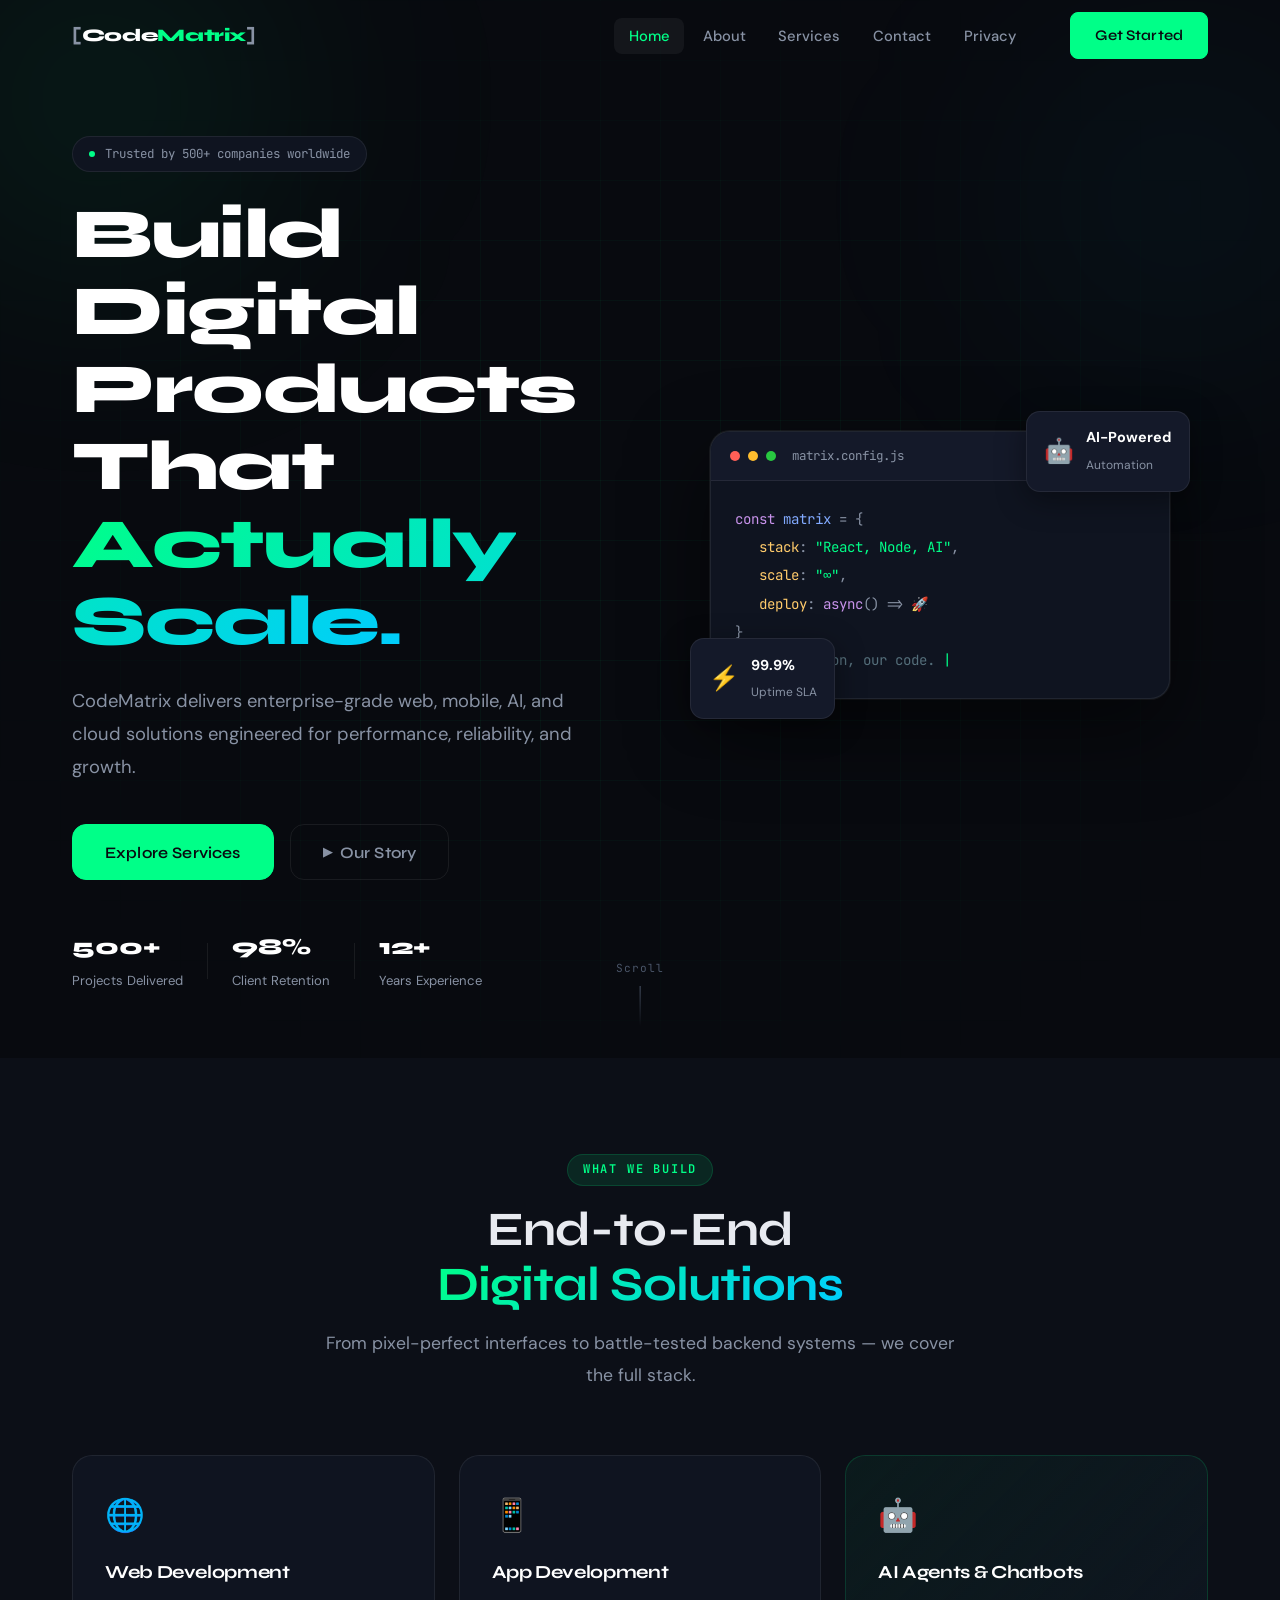
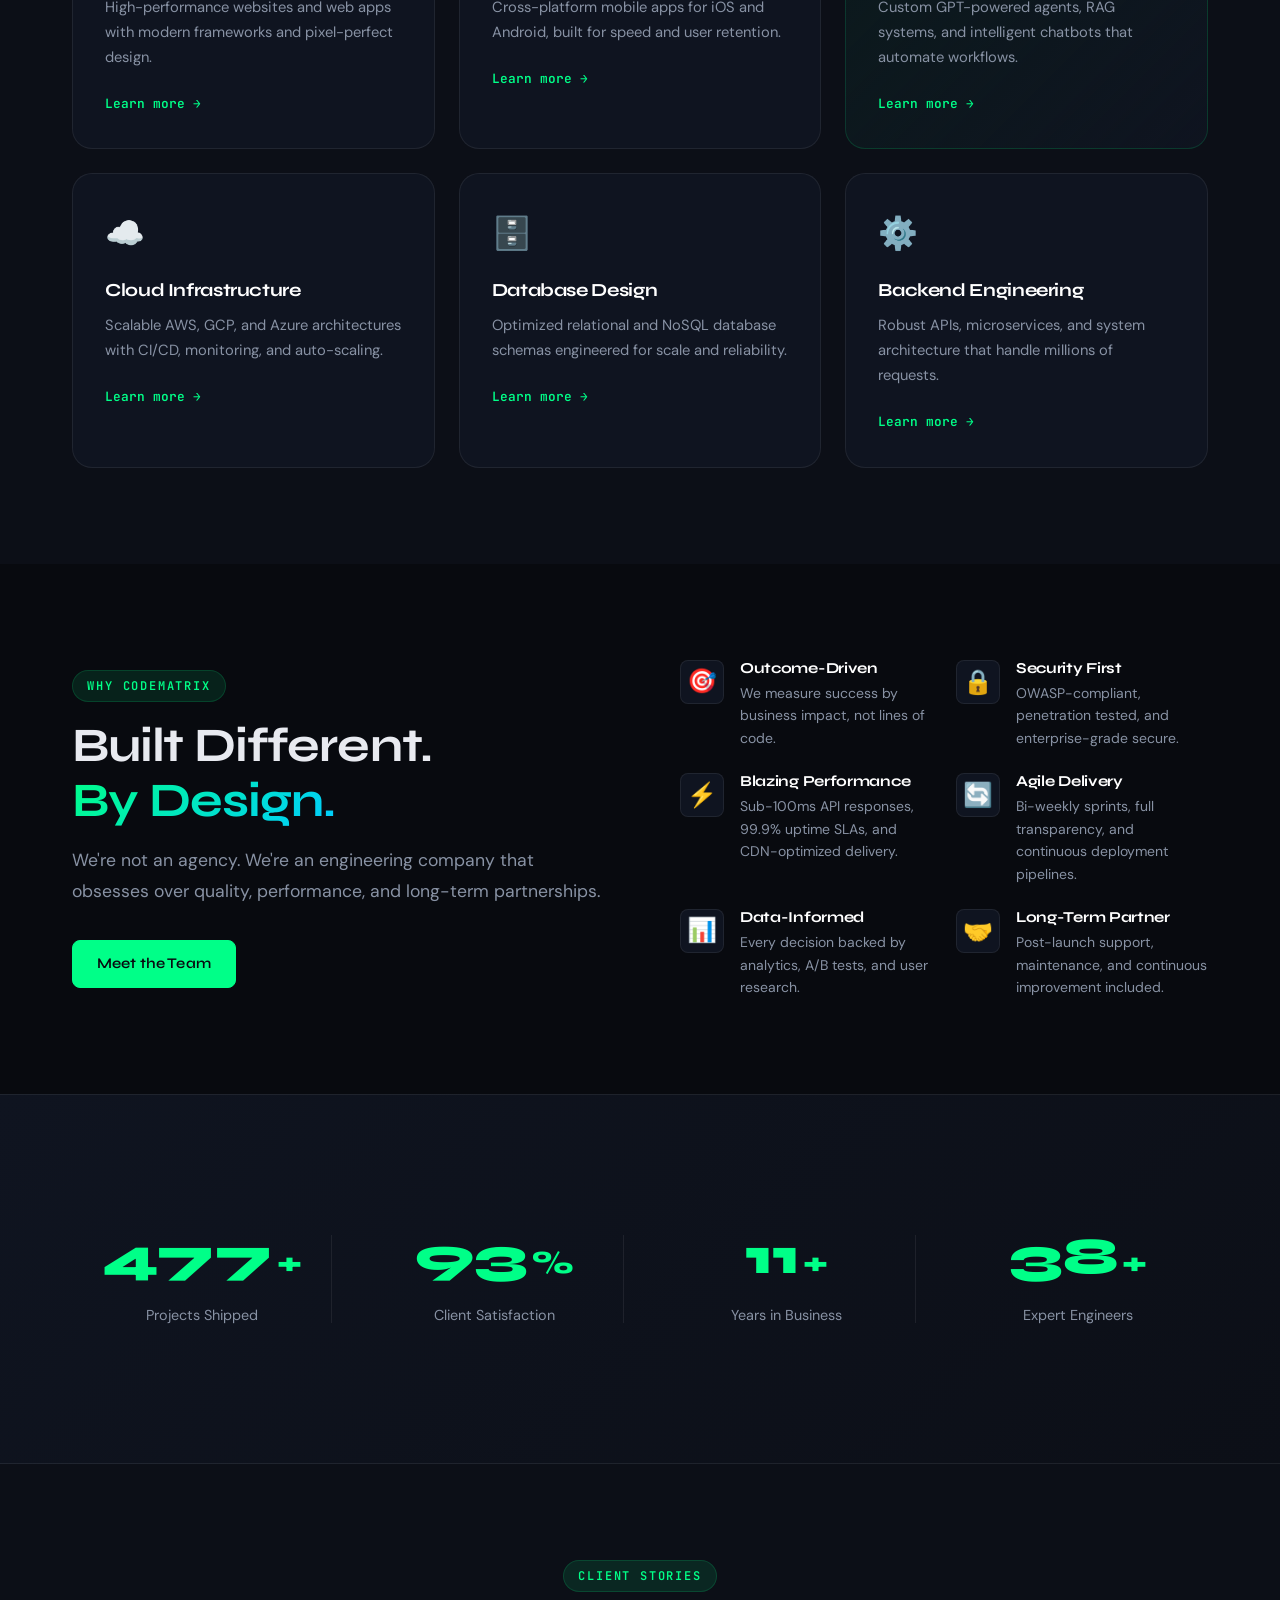
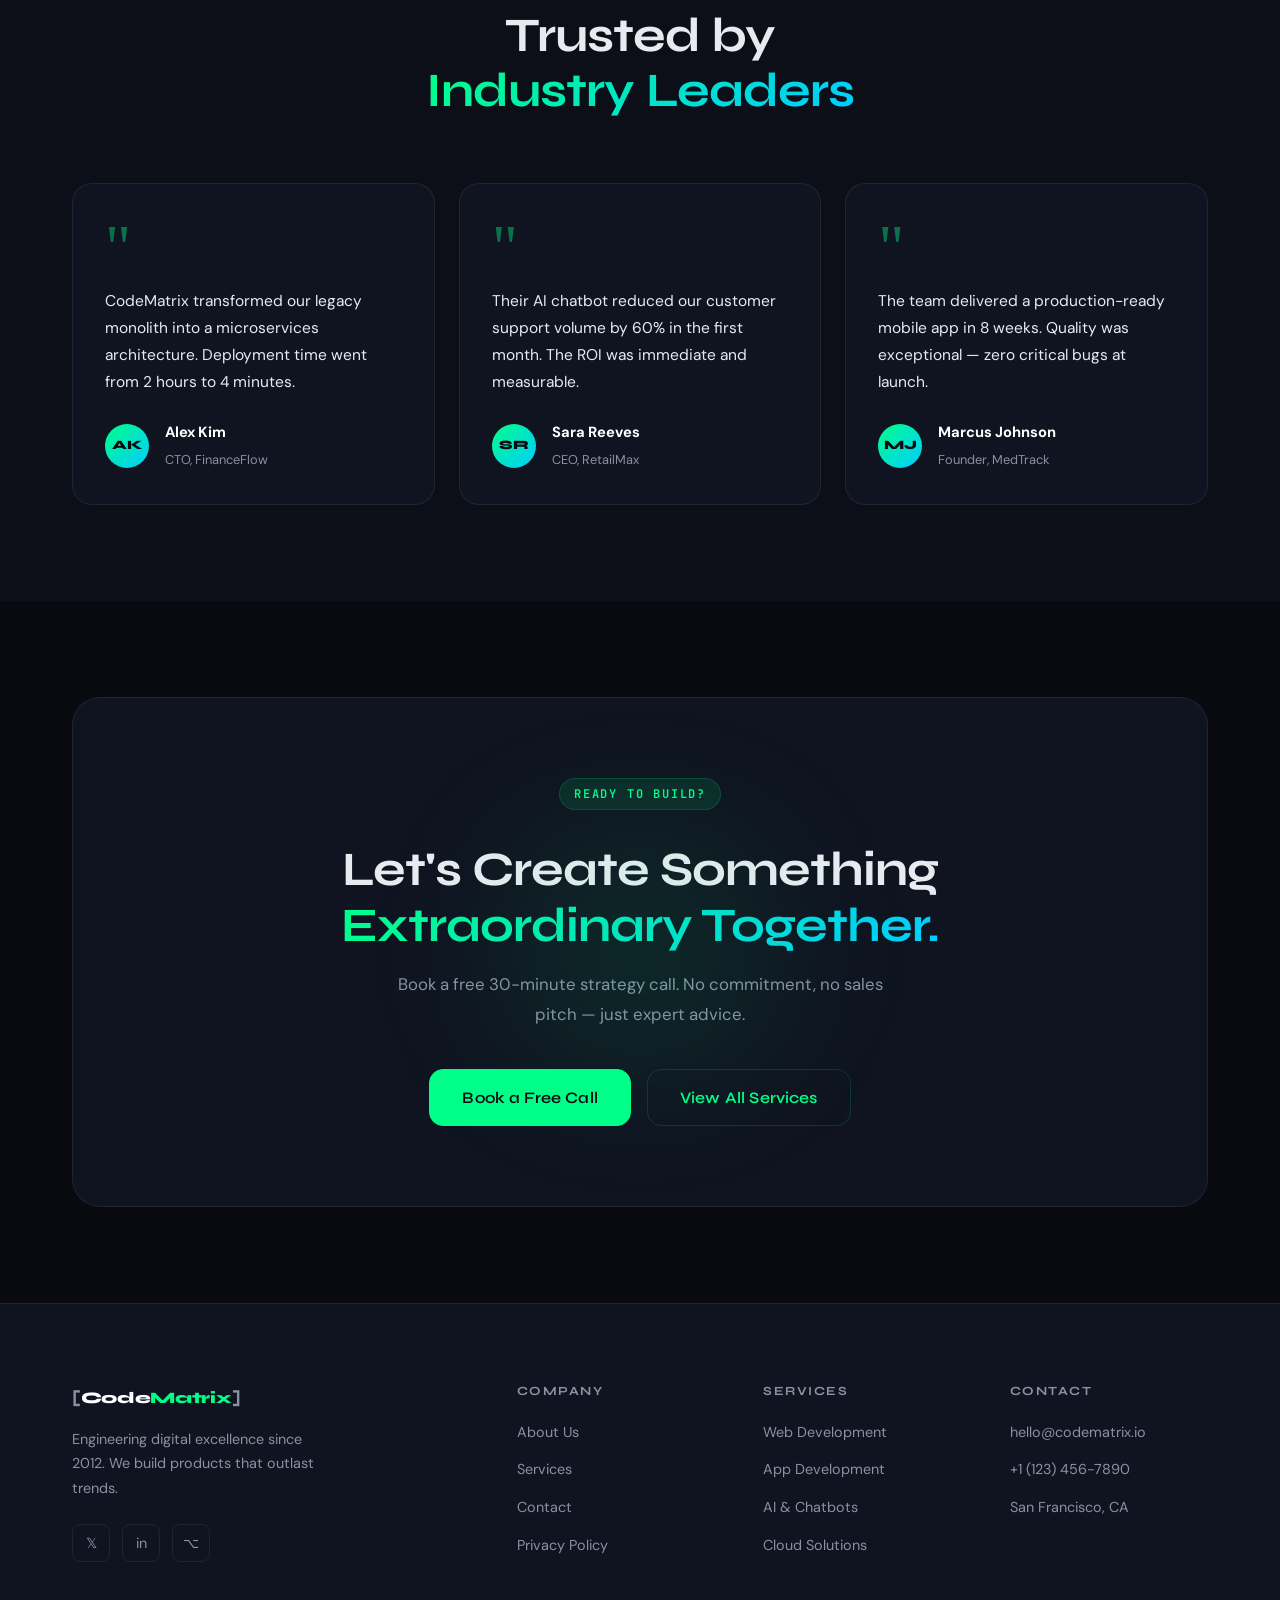
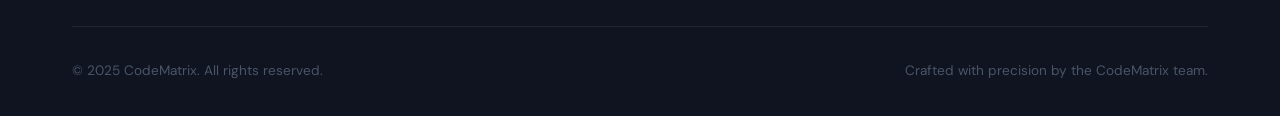
==== commit 3cc0ee69: "Updated Adsense Code" ====
--- a/index.html
+++ b/index.html
@@ -24,6 +24,7 @@
   <link rel="stylesheet" href="style.css" />
   <link rel="preconnect" href="https://fonts.googleapis.com" />
   <link href="https://fonts.googleapis.com/css2?family=Syne:wght@400;600;700;800&family=DM+Sans:wght@300;400;500&family=JetBrains+Mono:wght@400;600&display=swap" rel="stylesheet" />
+  <script async src="https://pagead2.googlesyndication.com/pagead/js/adsbygoogle.js?client=ca-pub-5220901411692528" crossorigin="anonymous"></script>
 </head>
 <body class="page-home">
 
@@ -386,4 +387,4 @@
 
   <script src="script.js"></script>
 </body>
-</html>+</html>
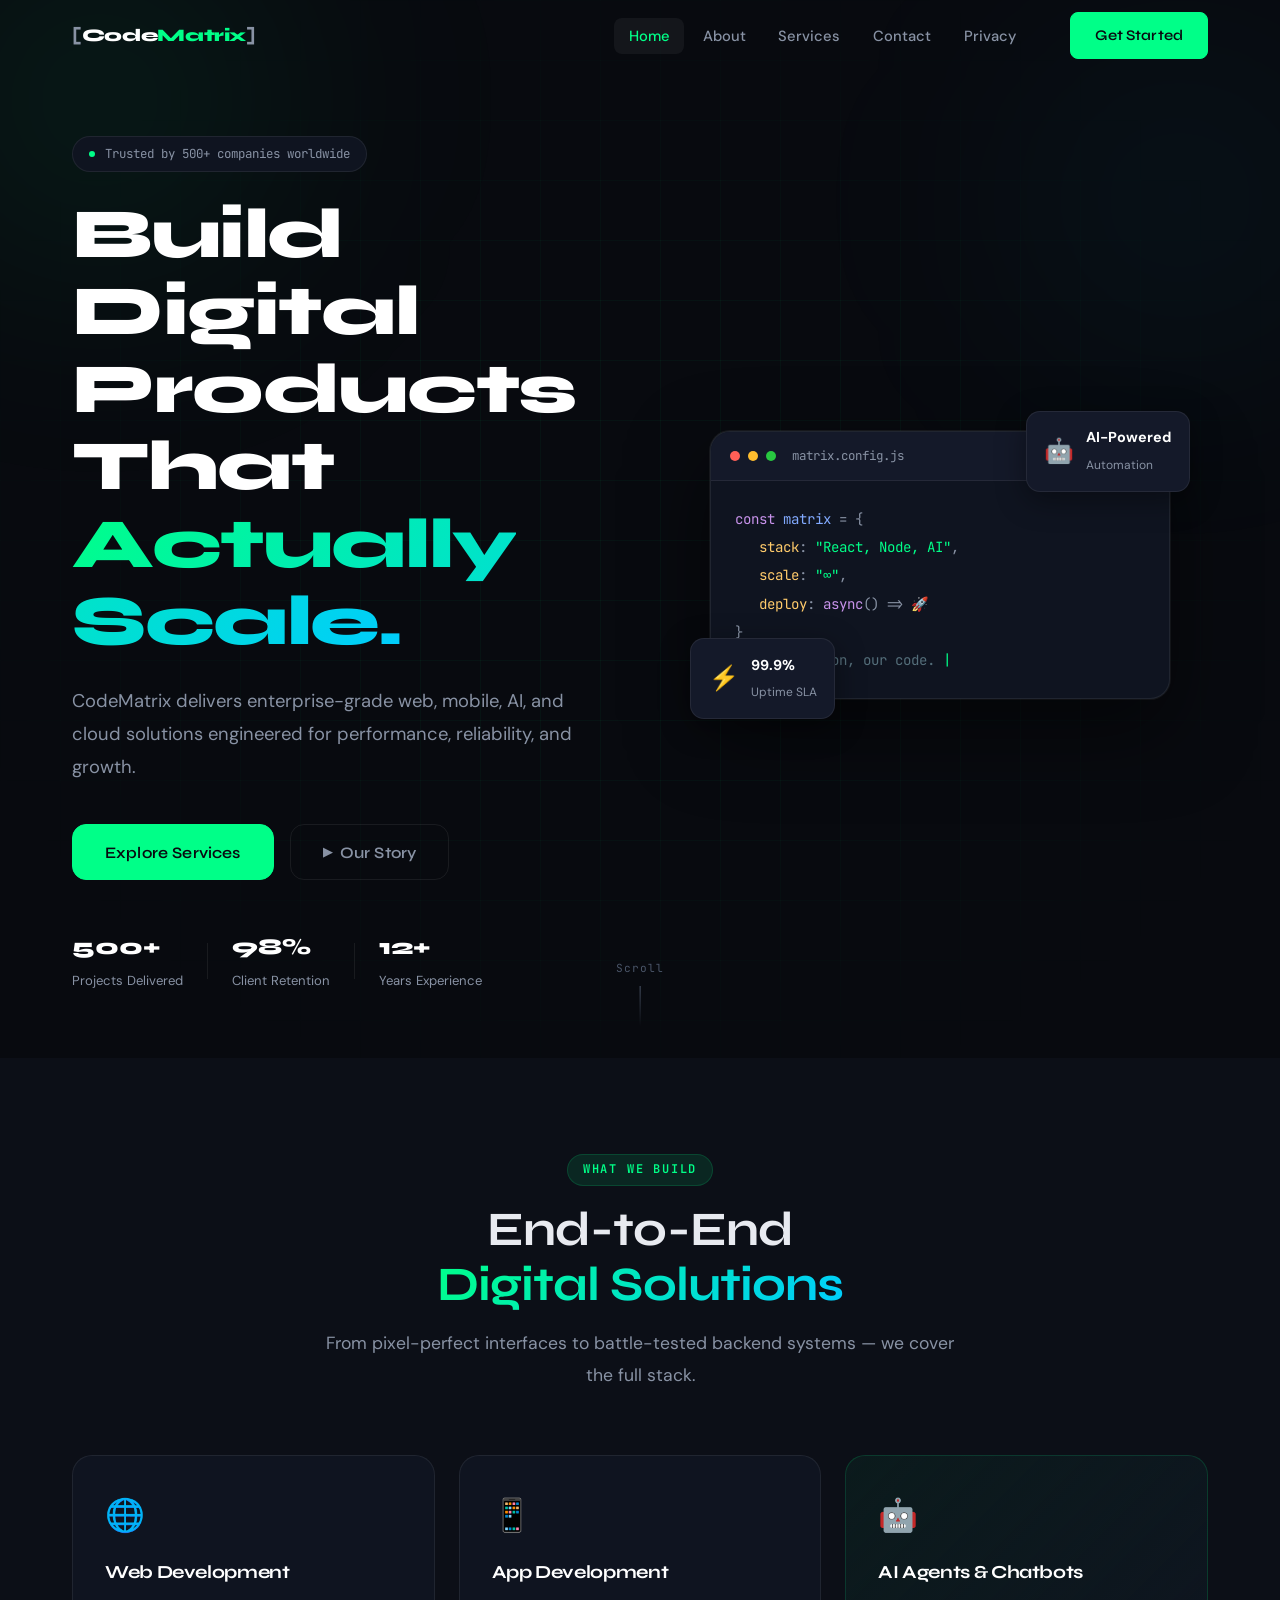
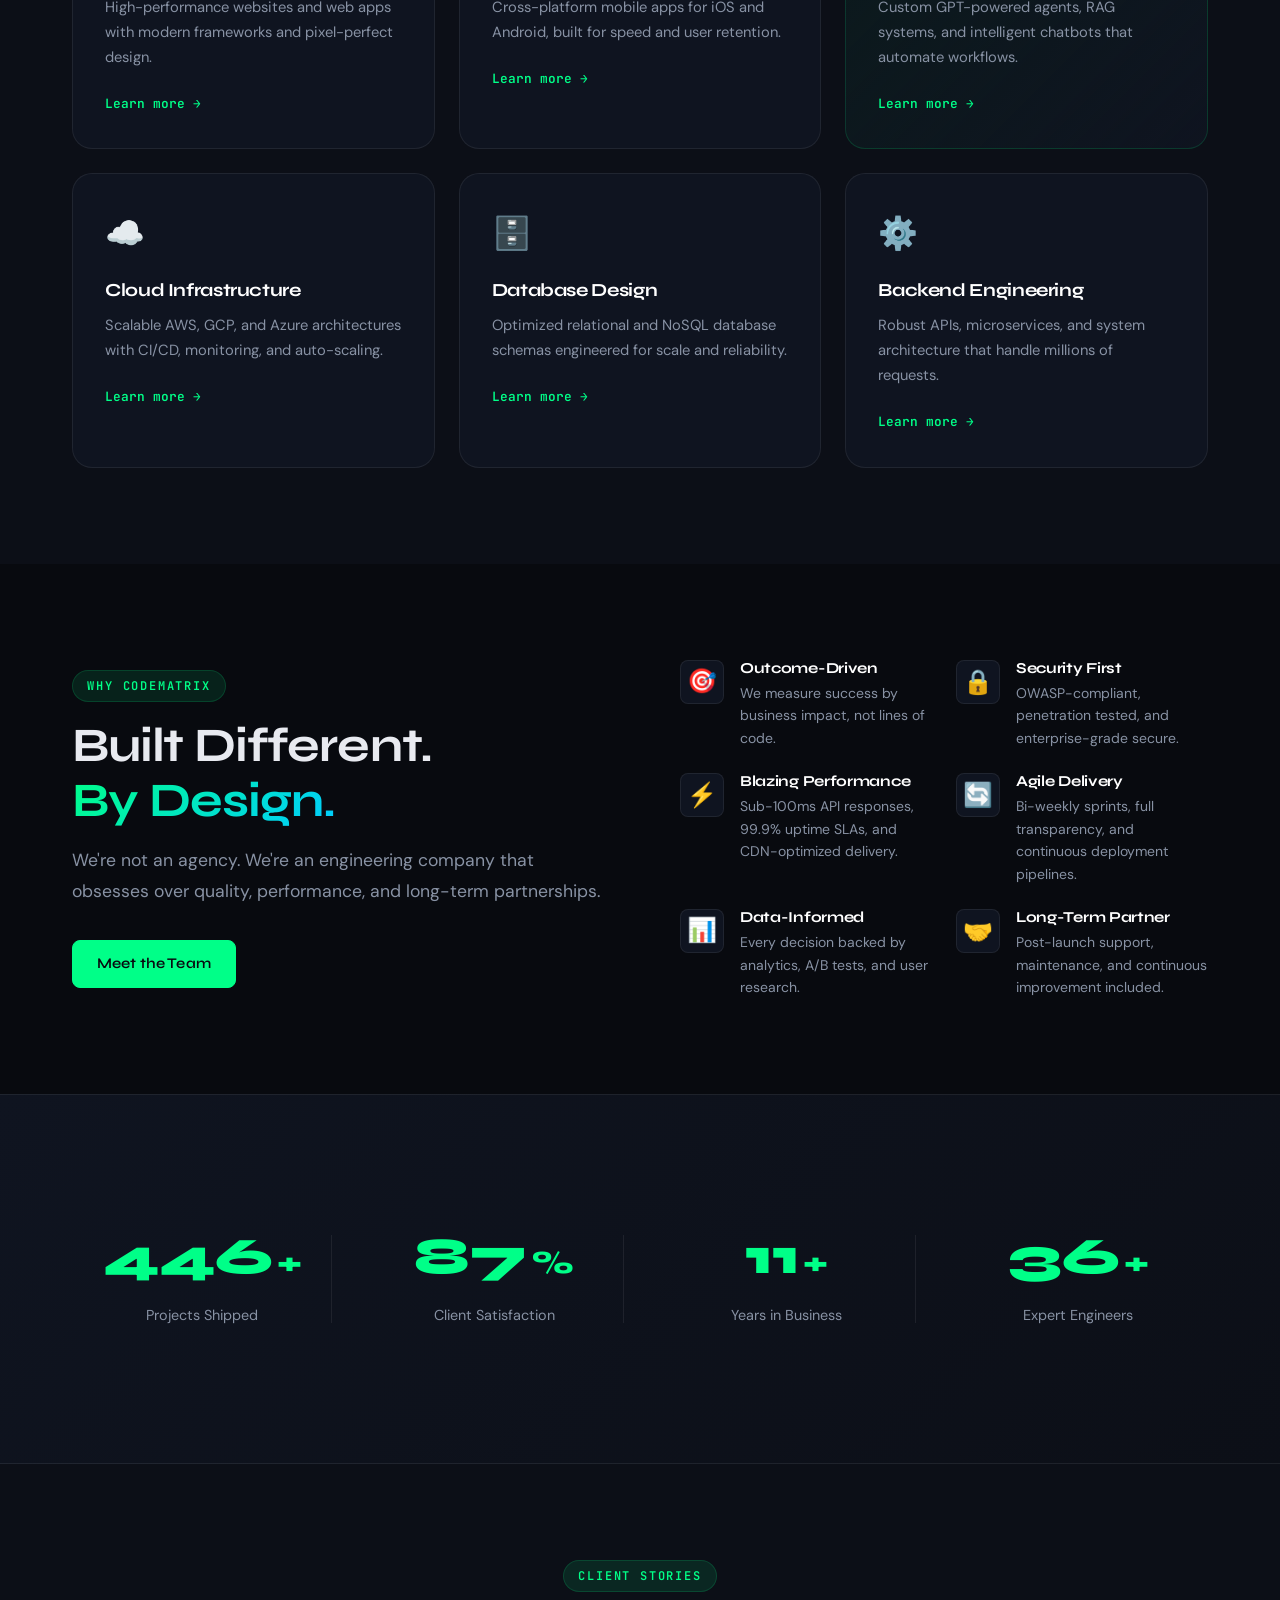
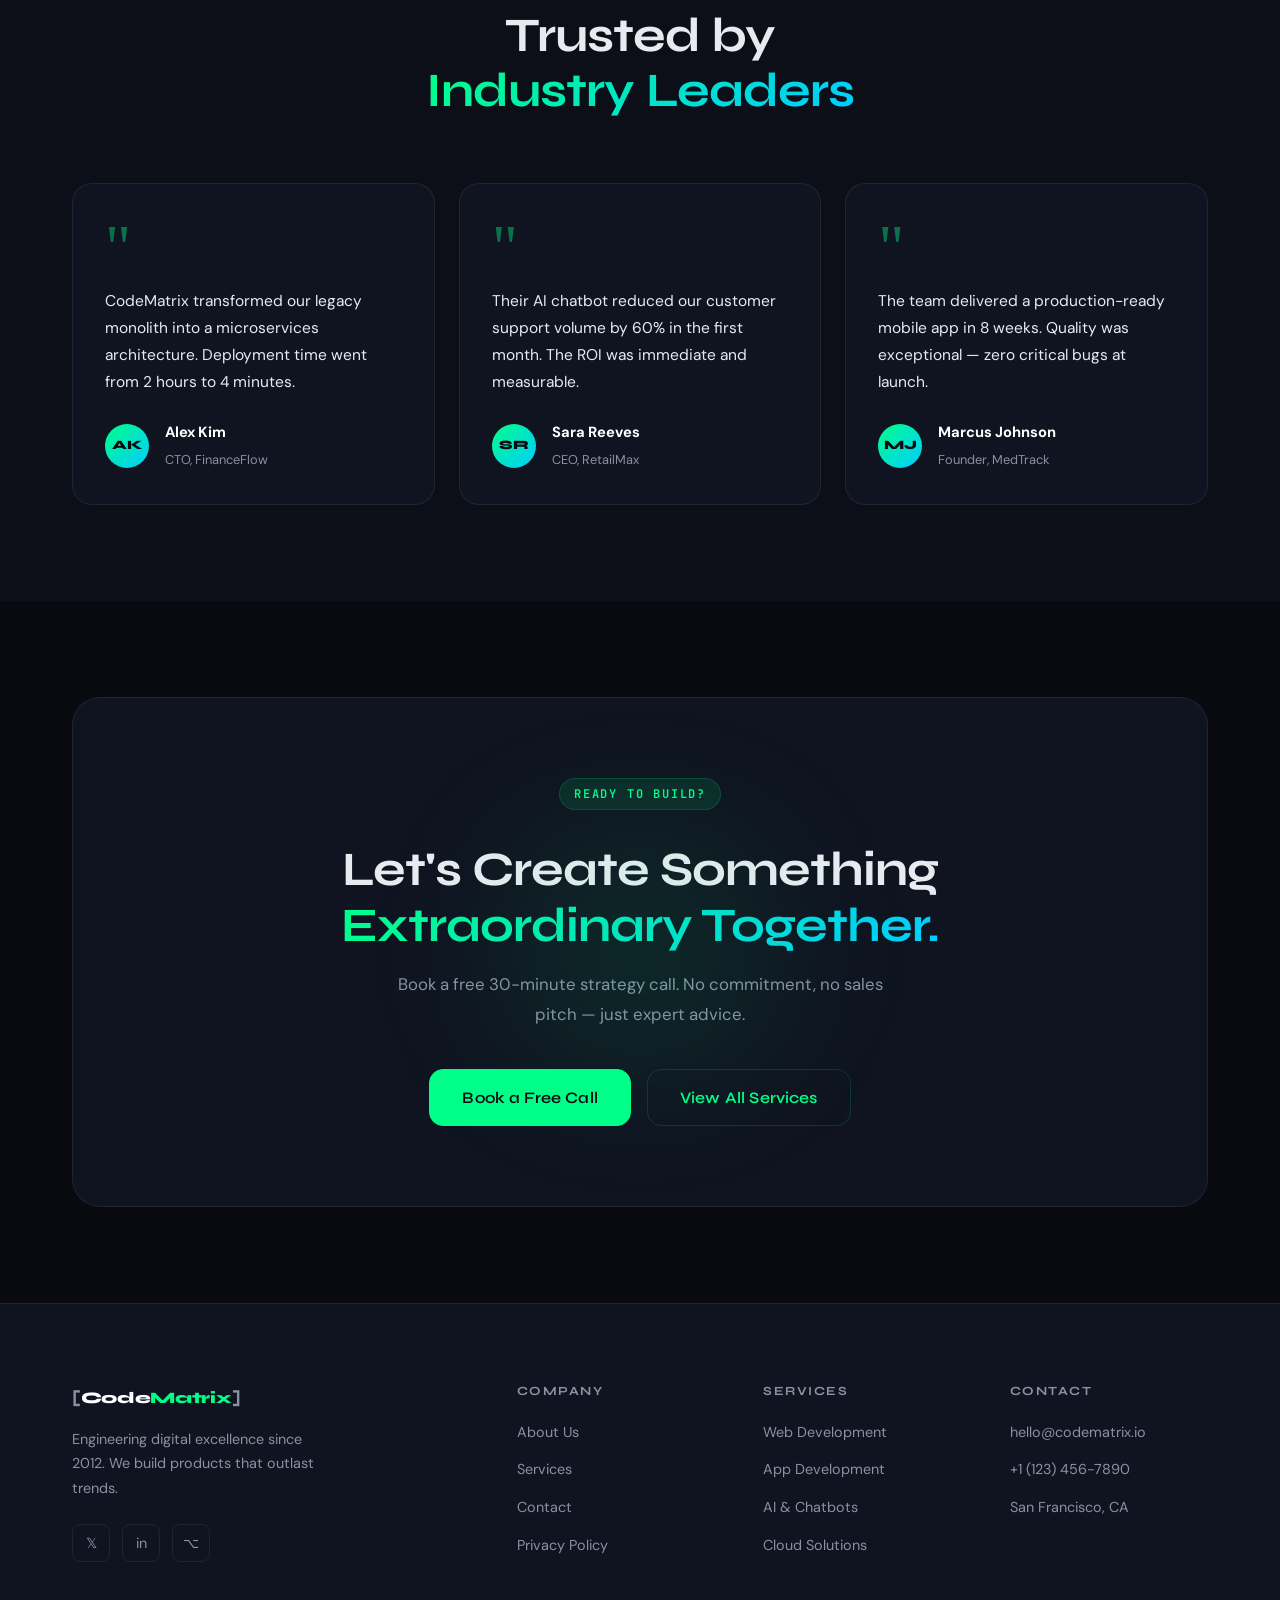
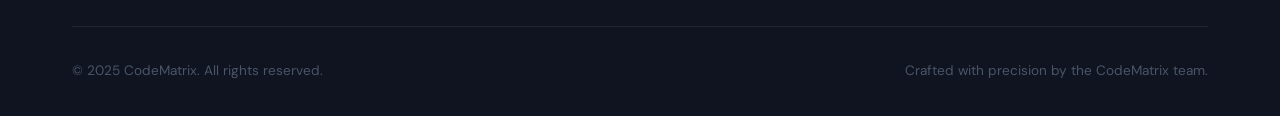
==== commit 893fd21c: "Update Index Page" ====
--- a/index.html
+++ b/index.html
@@ -8,11 +8,12 @@
   <meta name="keywords" content="web development, app development, AI agents, cloud solutions, tech startup, CodeMatrix" />
   <meta name="author" content="CodeMatrix" />
 
+  <link rel="canonical" href="https://gauravmatrix.github.io/">
   <!-- Open Graph -->
   <meta property="og:title" content="CodeMatrix — Modern Tech Solutions" />
   <meta property="og:description" content="We build digital products that scale. Web, App, AI, Cloud — all under one roof." />
   <meta property="og:type" content="website" />
-  <meta property="og:url" content="https://codematrix.io" />
+  <meta property="og:url" content="https://gauravmatrix.github.io" />
   <meta property="og:image" content="assets/og-image.png" />
 
   <!-- Google Analytics Placeholder -->
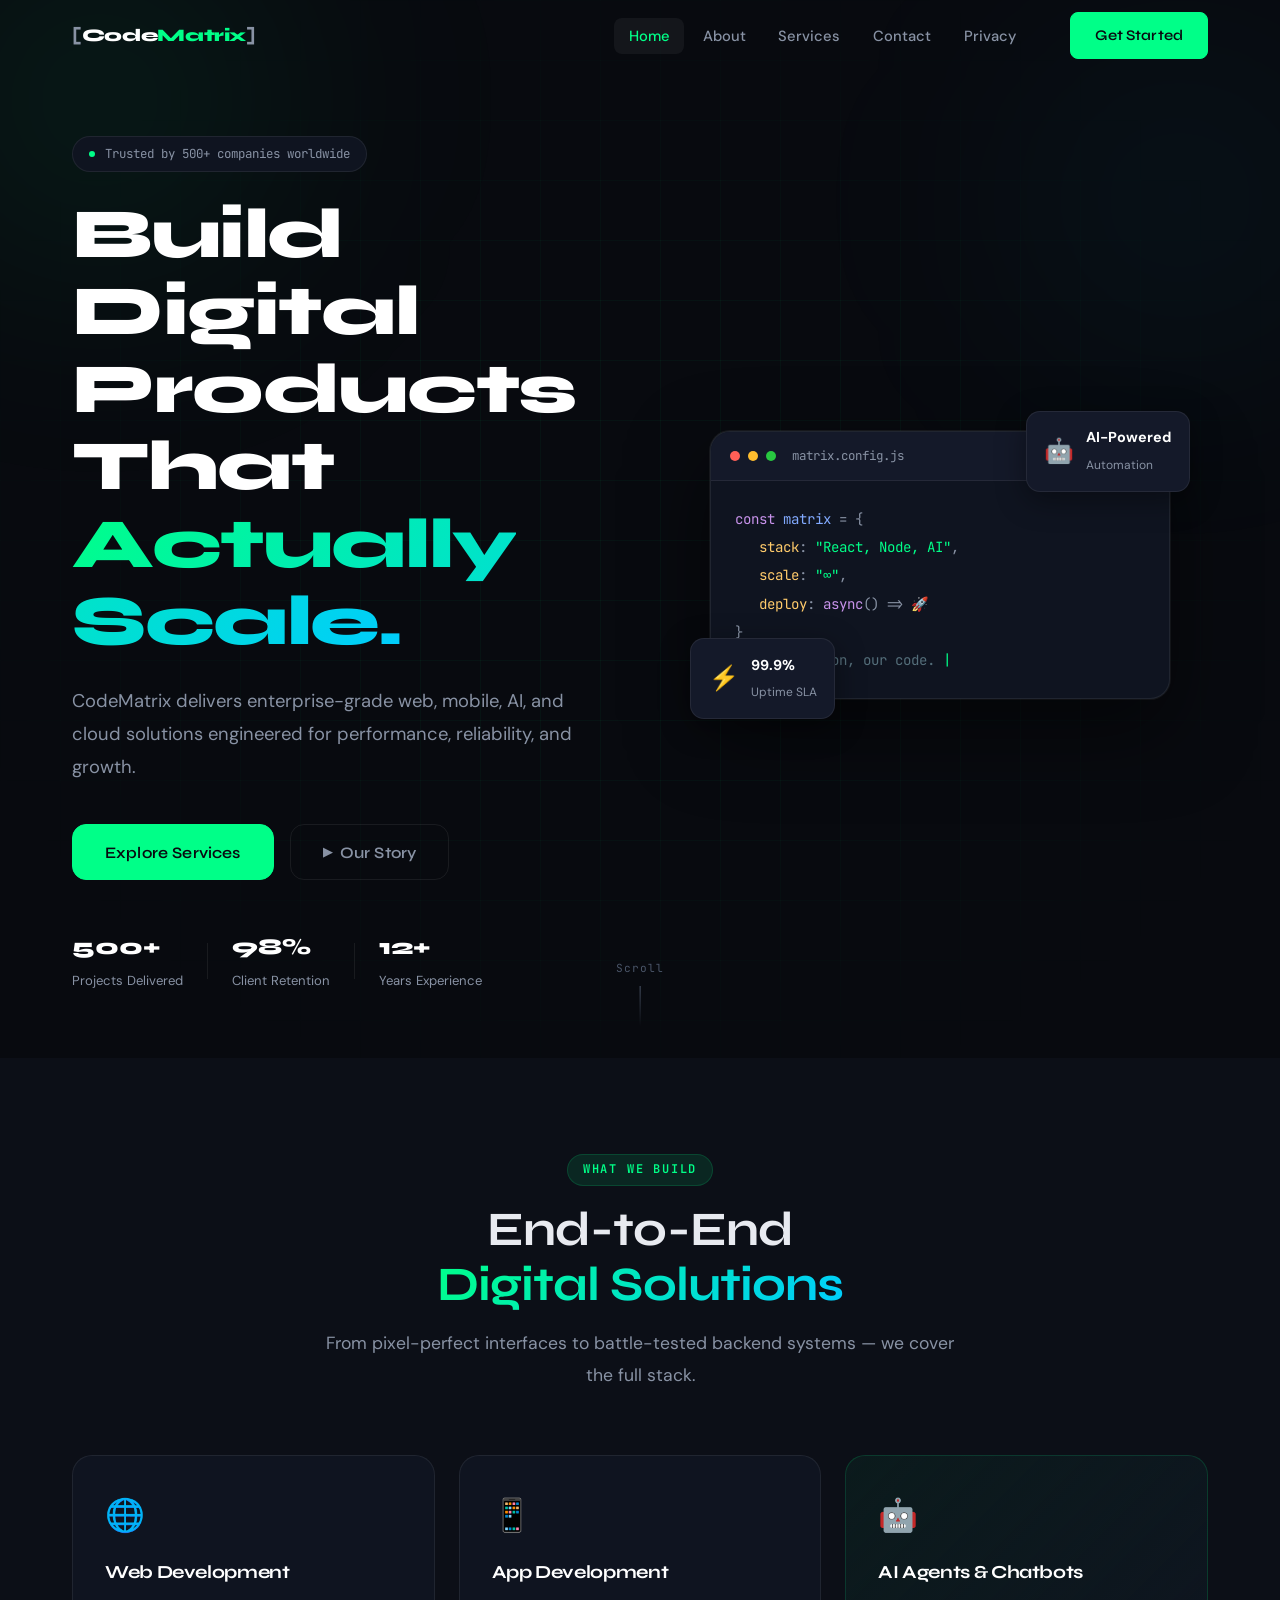
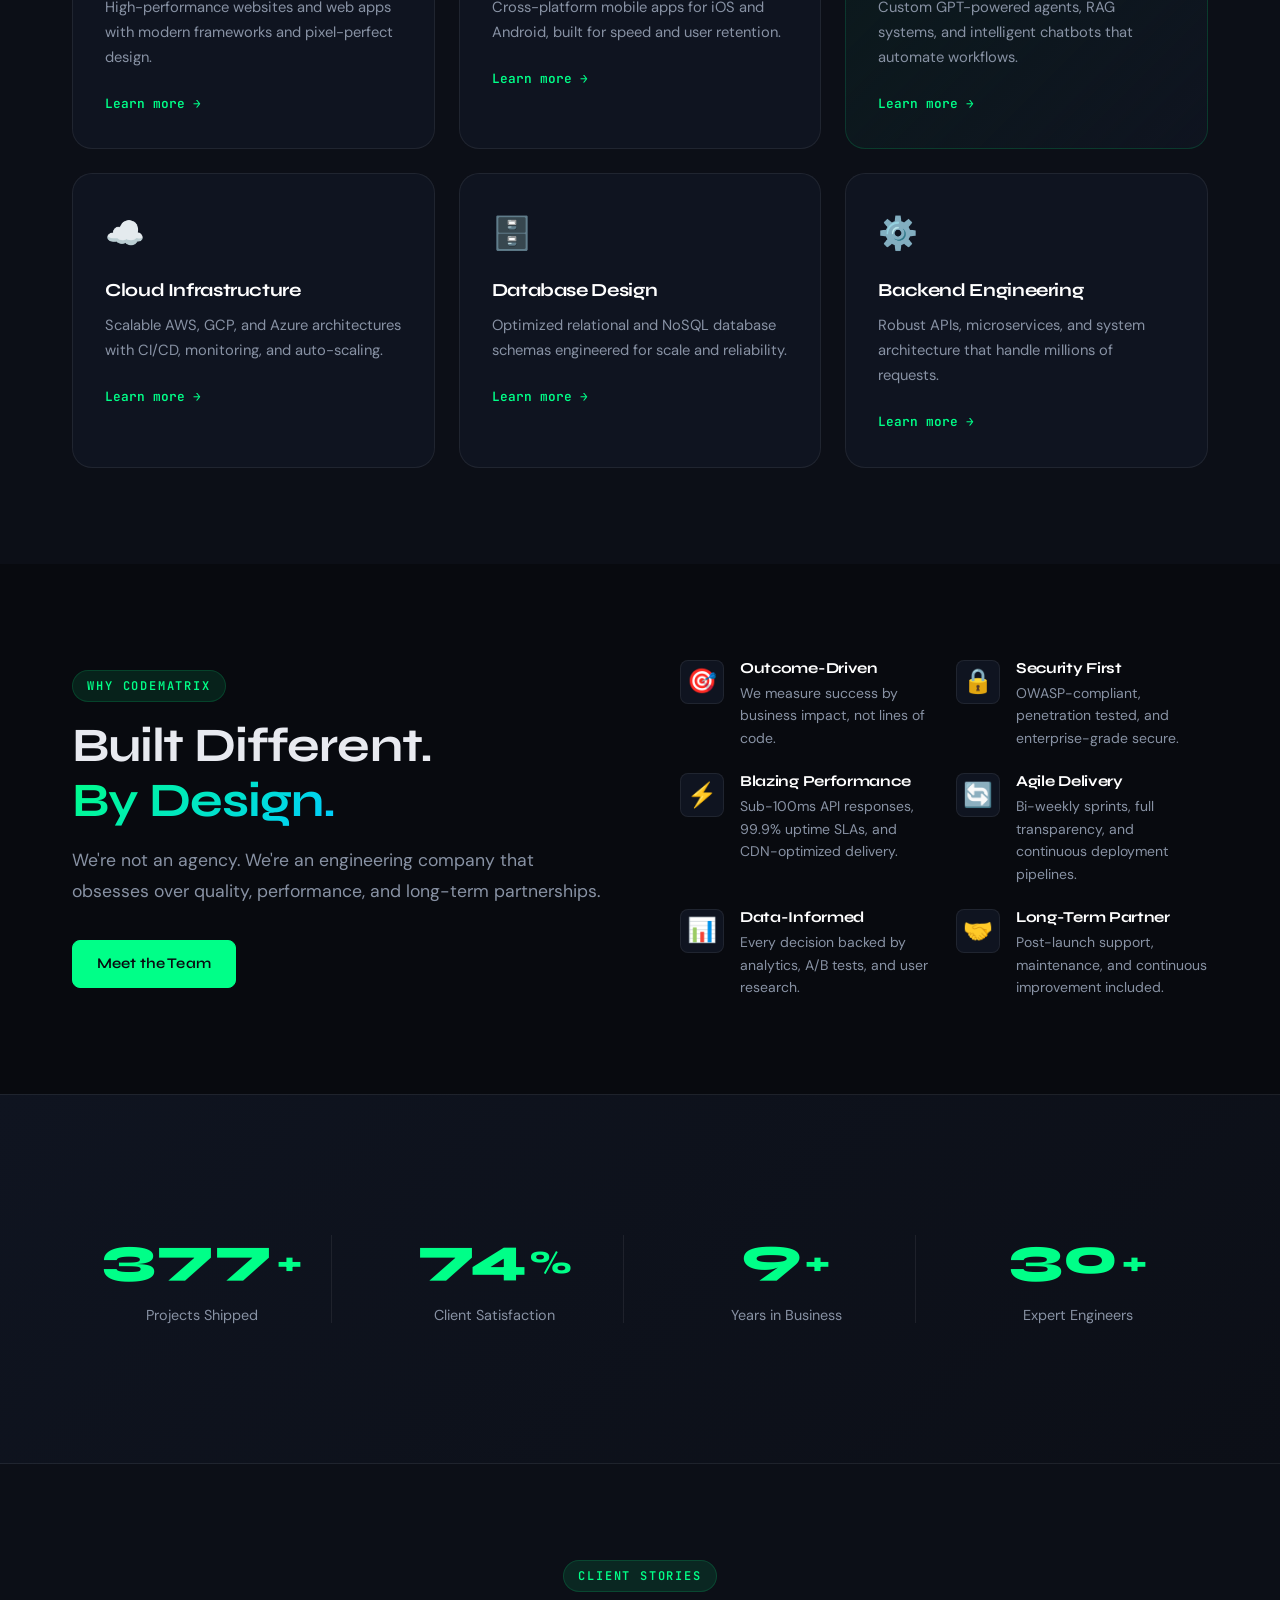
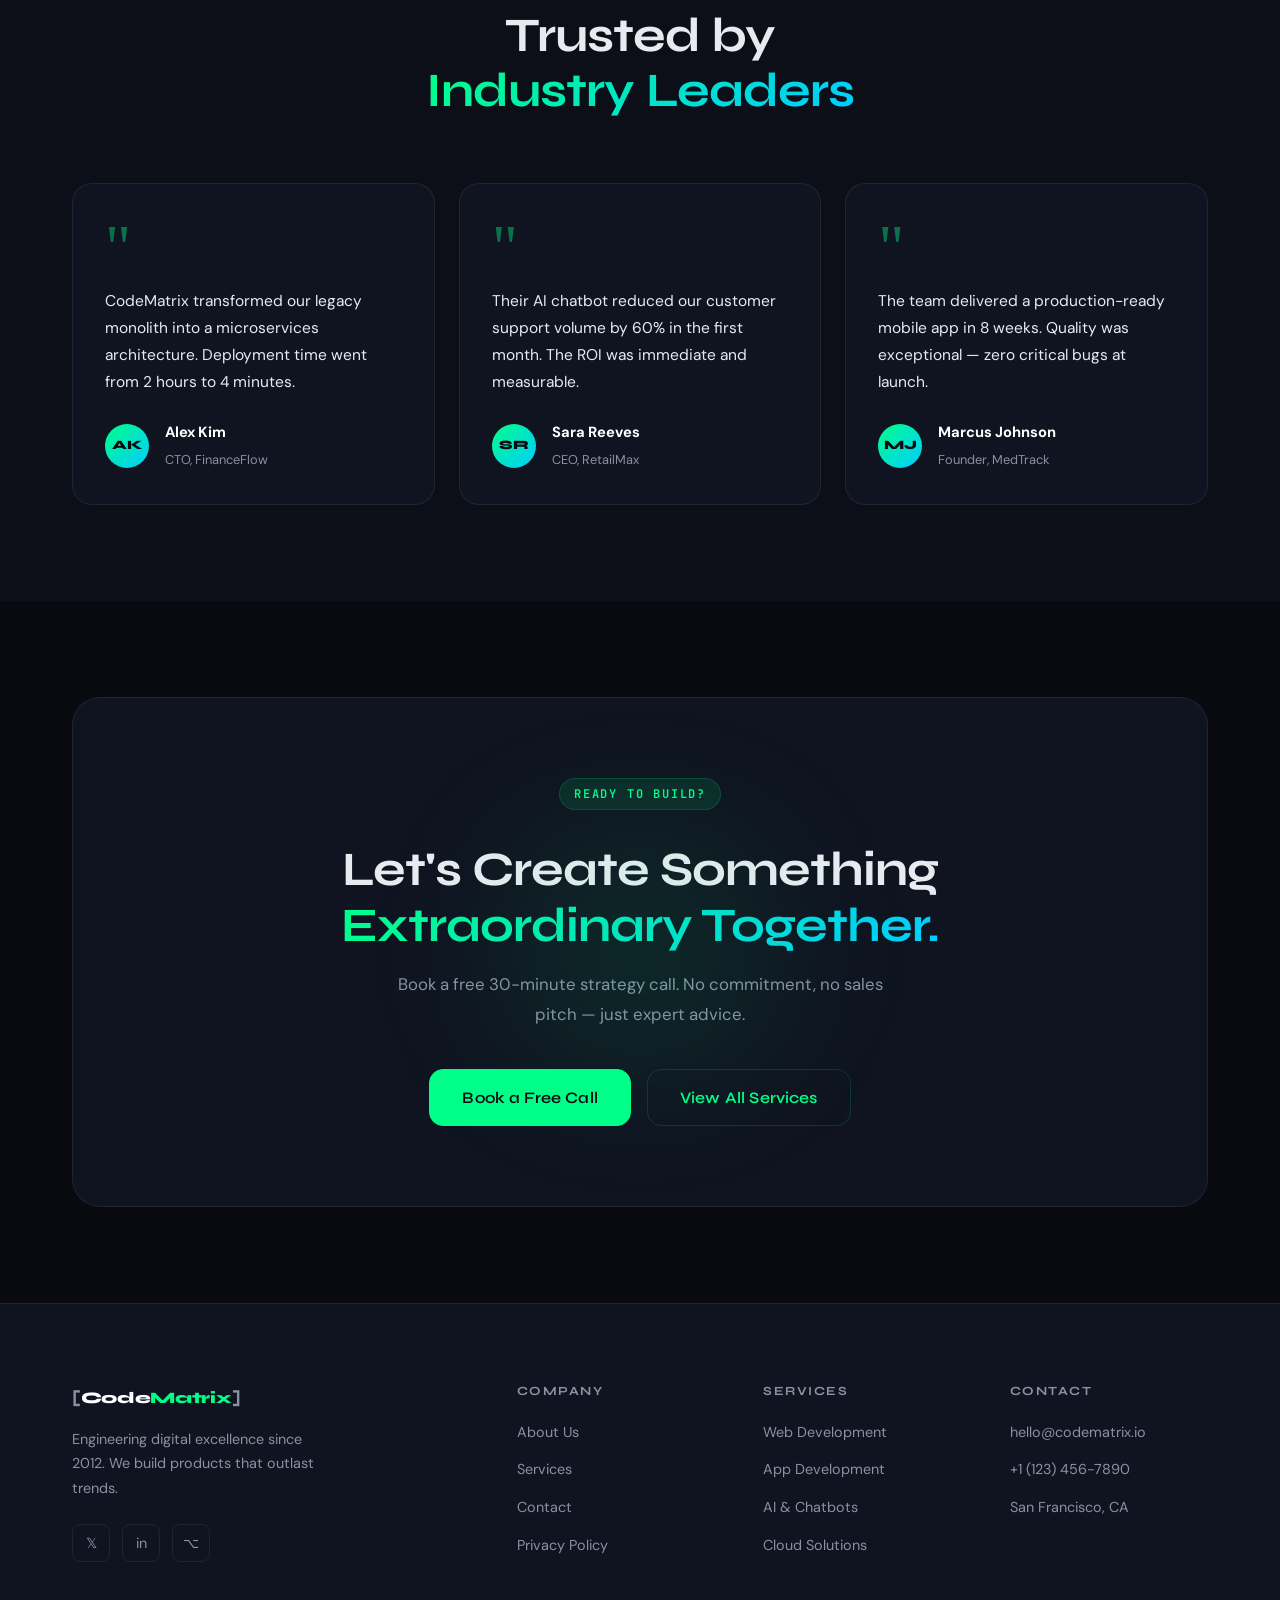
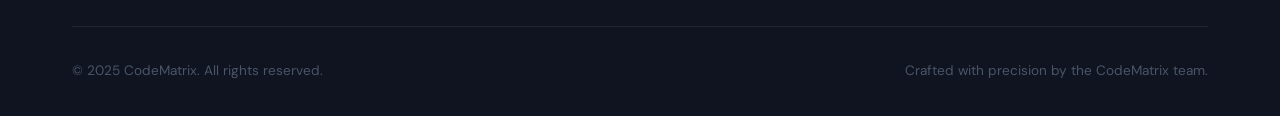
==== commit 4cd0903b: "Updated Adsense Code" ====
--- a/index.html
+++ b/index.html
@@ -15,12 +15,6 @@
   <meta property="og:type" content="website" />
   <meta property="og:url" content="https://gauravmatrix.github.io" />
   <meta property="og:image" content="assets/og-image.png" />
-
-  <!-- Google Analytics Placeholder -->
-  <!-- <script async src="https://www.googletagmanager.com/gtag/js?id=G-XXXXXXXXXX"></script> -->
-
-  <!-- Google AdSense Placeholder -->
-  <!-- <script async src="https://pagead2.googlesyndication.com/pagead/js/adsbygoogle.js?client=ca-pub-XXXXXXXXXX" crossorigin="anonymous"></script> -->
 
   <link rel="stylesheet" href="style.css" />
   <link rel="preconnect" href="https://fonts.googleapis.com" />
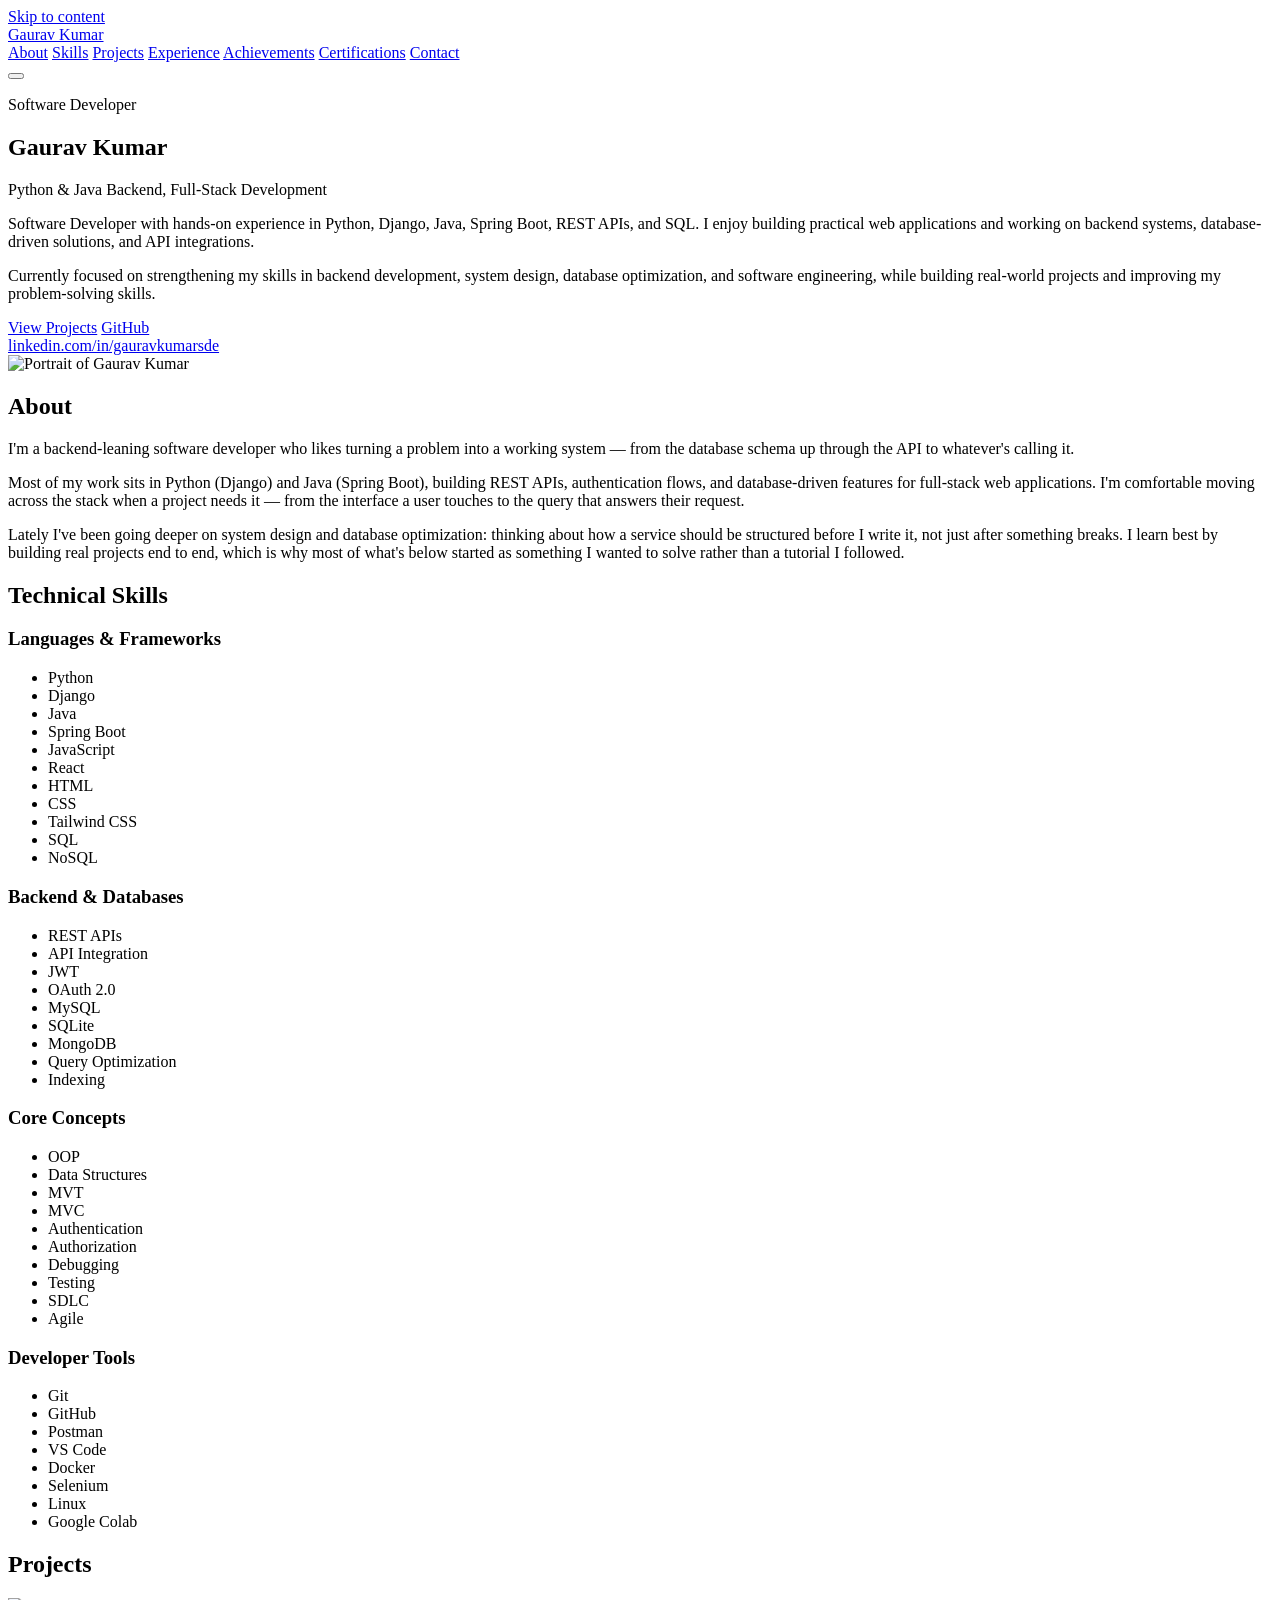
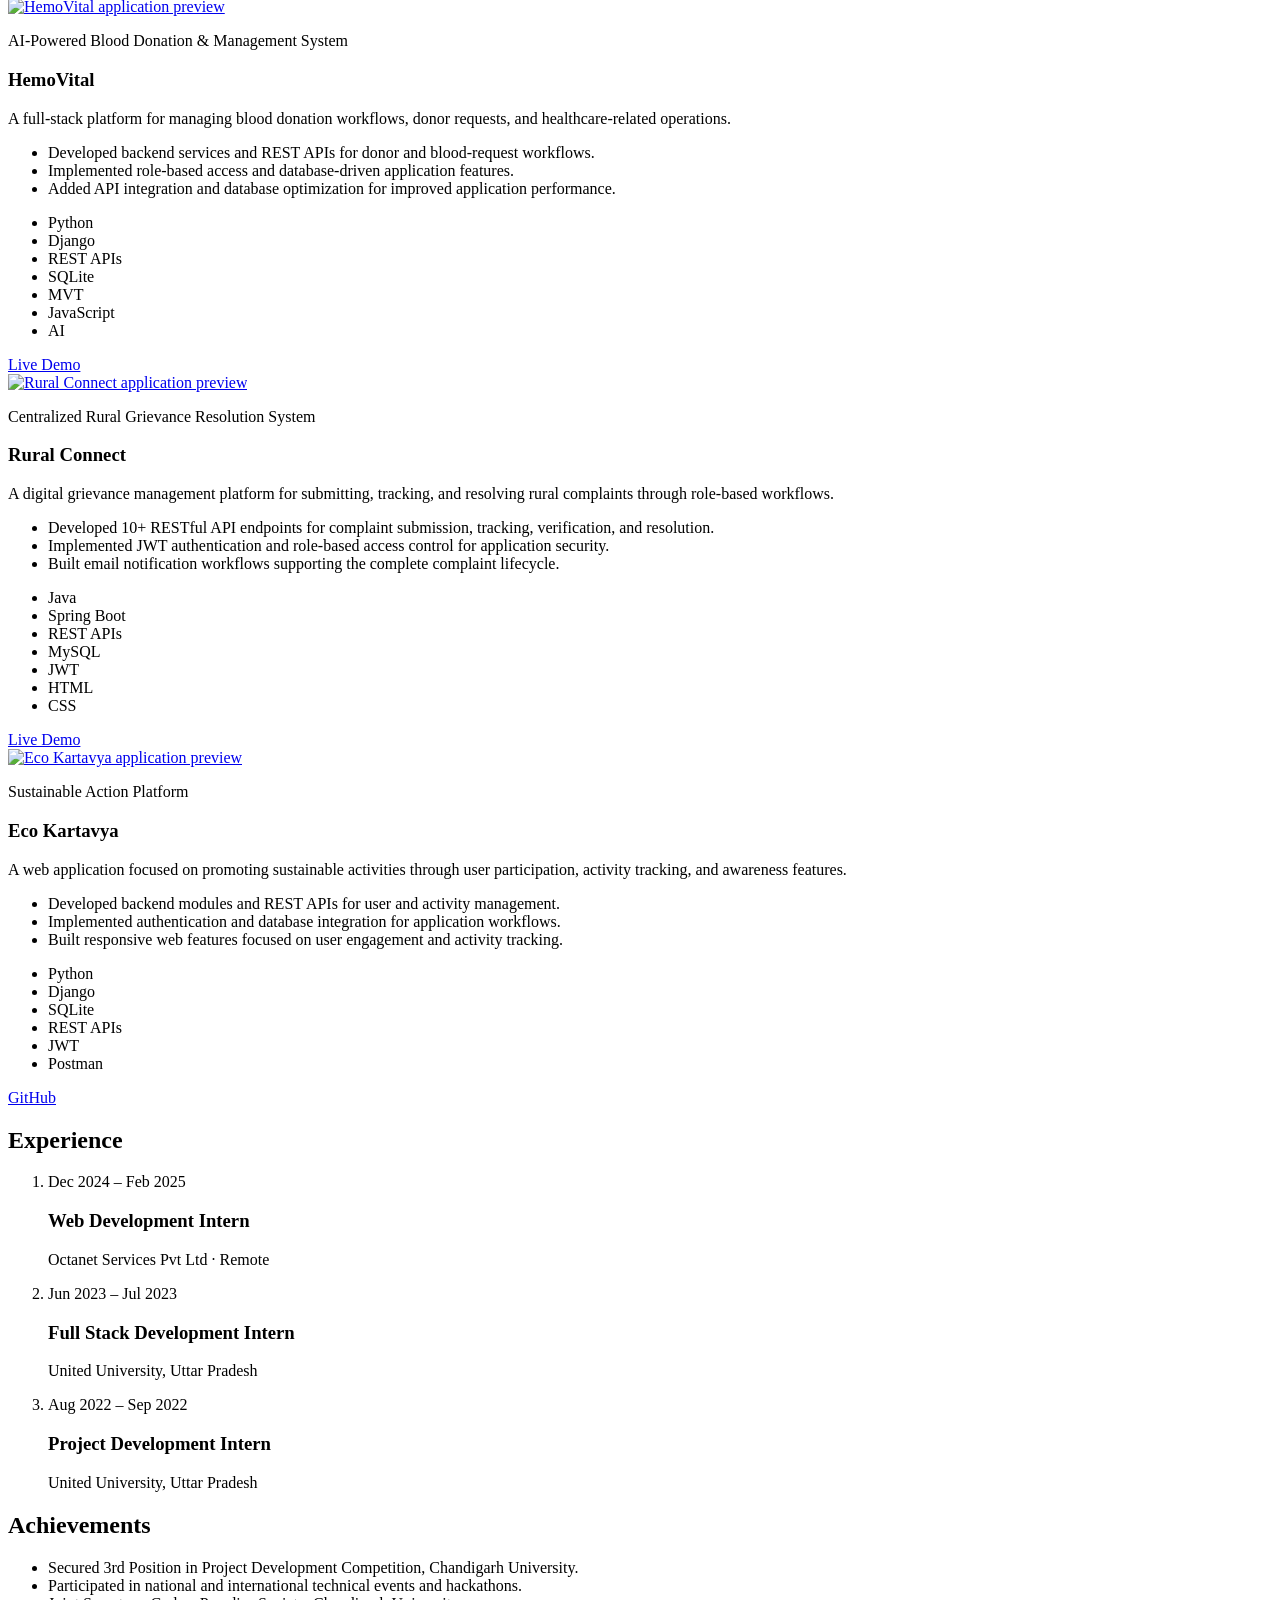
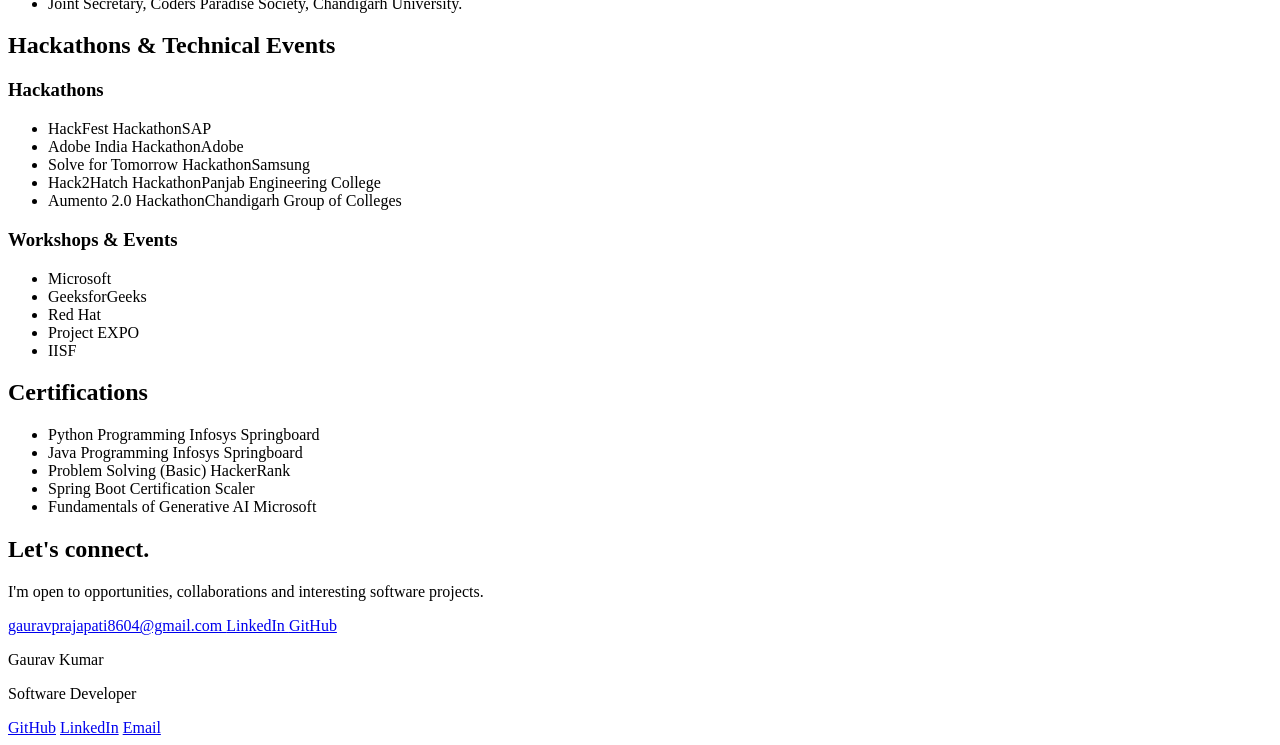
==== commit c773f7ee: "Update index.html" ====
--- a/index.html
+++ b/index.html
@@ -3,379 +3,399 @@
 <head>
   <meta charset="UTF-8" />
   <meta name="viewport" content="width=device-width, initial-scale=1.0" />
-  <title>CodeMatrix — Modern Tech Solutions</title>
-  <meta name="description" content="CodeMatrix delivers cutting-edge web, app, AI, and cloud solutions for modern businesses. Build faster, scale smarter." />
-  <meta name="keywords" content="web development, app development, AI agents, cloud solutions, tech startup, CodeMatrix" />
-  <meta name="author" content="CodeMatrix" />
-
+  <title>Gaurav Kumar | Software Developer</title>
+  <meta name="description" content="Software Developer focused on Python, Java, backend development, full-stack web applications, REST APIs, and database-driven systems." />
+  <meta name="keywords" content="Gaurav Kumar, software developer, Python developer, Java developer, Django, Spring Boot, backend development, full-stack developer, REST APIs" />
+  <meta name="author" content="Gaurav Kumar" />
   <link rel="canonical" href="https://gauravmatrix.github.io/">
   <!-- Open Graph -->
-  <meta property="og:title" content="CodeMatrix — Modern Tech Solutions" />
-  <meta property="og:description" content="We build digital products that scale. Web, App, AI, Cloud — all under one roof." />
+  <meta property="og:title" content="Gaurav Kumar | Software Developer" />
+  <meta property="og:description" content="Software Developer focused on Python, Java, backend development, full-stack web applications, REST APIs, and database-driven systems." />
   <meta property="og:type" content="website" />
   <meta property="og:url" content="https://gauravmatrix.github.io" />
   <meta property="og:image" content="assets/og-image.png" />
-
   <link rel="stylesheet" href="style.css" />
   <link rel="preconnect" href="https://fonts.googleapis.com" />
   <link href="https://fonts.googleapis.com/css2?family=Syne:wght@400;600;700;800&family=DM+Sans:wght@300;400;500&family=JetBrains+Mono:wght@400;600&display=swap" rel="stylesheet" />
-  <script async src="https://pagead2.googlesyndication.com/pagead/js/adsbygoogle.js?client=ca-pub-5220901411692528" crossorigin="anonymous"></script>
+  <script async src="https://pagead2.googlesyndication.com/pagead/js/adsbygoogle.js?client=ca-pub-5220901411692528"crossorigin="anonymous"></script>
 </head>
-<body class="page-home">
-
-  <!-- Page Loader -->
-  <div class="loader" id="loader">
-    <div class="loader-inner">
-      <span class="loader-logo">CM</span>
-      <div class="loader-bar"><div class="loader-progress"></div></div>
-    </div>
-  </div>
-
-  <!-- Navigation -->
-  <nav class="navbar" id="navbar">
-    <div class="nav-container">
-      <a href="index.html" class="nav-logo">
-        <span class="logo-bracket">[</span>Code<span class="logo-accent">Matrix</span><span class="logo-bracket">]</span>
-      </a>
-      <ul class="nav-links" id="navLinks">
-        <li><a href="index.html" class="nav-link active">Home</a></li>
-        <li><a href="about.html" class="nav-link">About</a></li>
-        <li><a href="services.html" class="nav-link">Services</a></li>
-        <li><a href="contact.html" class="nav-link">Contact</a></li>
-        <li><a href="privacy.html" class="nav-link">Privacy</a></li>
-      </ul>
-      <a href="contact.html" class="btn btn-primary nav-cta">Get Started</a>
-      <button class="hamburger" id="hamburger" aria-label="Toggle menu">
+<!-- Google tag (gtag.js) -->
+<script async src="https://www.googletagmanager.com/gtag/js?id=G-ZTQBYR0Q49"></script>
+<script>
+  window.dataLayer = window.dataLayer || [];
+  function gtag(){dataLayer.push(arguments);}
+  gtag('js', new Date());
+  gtag('config', 'G-ZTQBYR0Q49');
+</script>
+<body>
+
+  <a class="skip-link" href="#main">Skip to content</a>
+
+  <header class="site-header" id="siteHeader">
+    <div class="container nav-row">
+      <a href="#home" class="brand">Gaurav Kumar</a>
+
+      <nav class="primary-nav" id="primaryNav" aria-label="Primary">
+        <a href="#about" class="nav-link">About</a>
+        <a href="#skills" class="nav-link">Skills</a>
+        <a href="#projects" class="nav-link">Projects</a>
+        <a href="#experience" class="nav-link">Experience</a>
+        <a href="#achievements" class="nav-link">Achievements</a>
+        <a href="#certifications" class="nav-link">Certifications</a>
+        <a href="#contact" class="nav-link">Contact</a>
+      </nav>
+
+      <button class="menu-btn" id="menuBtn" aria-label="Open menu" aria-expanded="false" aria-controls="primaryNav">
         <span></span><span></span><span></span>
       </button>
     </div>
-  </nav>
-
-  <!-- ===== HERO SECTION ===== -->
-  <section class="hero" id="hero">
-    <div class="hero-bg-grid"></div>
-    <div class="hero-glow hero-glow-1"></div>
-    <div class="hero-glow hero-glow-2"></div>
-    <div class="container hero-content">
-      <div class="hero-text" data-animate="fade-up">
-        <div class="hero-badge">
-          <span class="badge-dot"></span>
-          Trusted by 500+ companies worldwide
-        </div>
-        <h1 class="hero-title">
-          Build Digital<br />
-          Products That<br />
-          <span class="text-gradient">Actually Scale.</span>
-        </h1>
-        <p class="hero-sub">
-          CodeMatrix delivers enterprise-grade web, mobile, AI, and cloud solutions
-          engineered for performance, reliability, and growth.
-        </p>
-        <div class="hero-actions">
-          <a href="services.html" class="btn btn-primary btn-lg">Explore Services</a>
-          <a href="about.html" class="btn btn-ghost btn-lg">
-            <span class="play-icon">▶</span> Our Story
+  </header>
+
+  <main id="main">
+
+    <!-- HERO -->
+    <section class="hero" id="home">
+      <div class="container hero-grid">
+        <div class="hero-content reveal">
+          <p class="hero-kicker">Software Developer</p>
+          <h1 class="hero-title">Gaurav Kumar</h1>
+          <p class="hero-headline">Python &amp; Java Backend, Full&#8209;Stack Development</p>
+          <p class="hero-desc">
+            Software Developer with hands-on experience in Python, Django, Java,
+            Spring Boot, REST APIs, and SQL. I enjoy building practical web
+            applications and working on backend systems, database-driven
+            solutions, and API integrations.
+          </p>
+          <p class="hero-desc hero-desc-secondary">
+            Currently focused on strengthening my skills in backend development,
+            system design, database optimization, and software engineering,
+            while building real-world projects and improving my problem-solving
+            skills.
+          </p>
+          <div class="hero-actions">
+            <a href="#projects" class="btn btn-primary">View Projects</a>
+            <a href="https://github.com/gauravmatrix" class="btn btn-secondary" target="_blank" rel="noopener">GitHub</a>
+          </div>
+          <a href="https://www.linkedin.com/in/gauravkumarsde/" class="hero-linkedin" target="_blank" rel="noopener">
+            linkedin.com/in/gauravkumarsde
           </a>
         </div>
-        <div class="hero-stats-row">
-          <div class="hero-stat">
-            <strong>500+</strong>
-            <span>Projects Delivered</span>
-          </div>
-          <div class="hero-stat-divider"></div>
-          <div class="hero-stat">
-            <strong>98%</strong>
-            <span>Client Retention</span>
-          </div>
-          <div class="hero-stat-divider"></div>
-          <div class="hero-stat">
-            <strong>12+</strong>
-            <span>Years Experience</span>
-          </div>
-        </div>
-      </div>
-      <div class="hero-visual" data-animate="fade-left">
-        <div class="hero-card-stack">
-          <div class="hcard hcard-main">
-            <div class="hcard-header">
-              <span class="hcard-dot red"></span>
-              <span class="hcard-dot yellow"></span>
-              <span class="hcard-dot green"></span>
-              <span class="hcard-title">matrix.config.js</span>
-            </div>
-            <div class="hcard-code">
-              <div class="code-line"><span class="c-key">const</span> <span class="c-var">matrix</span> <span class="c-op">=</span> {</div>
-              <div class="code-line pad">  <span class="c-str">stack</span>: <span class="c-val">"React, Node, AI"</span>,</div>
-              <div class="code-line pad">  <span class="c-str">scale</span>: <span class="c-val">"∞"</span>,</div>
-              <div class="code-line pad">  <span class="c-str">deploy</span>: <span class="c-fn">async</span>() <span class="c-op">=></span> <span class="c-val">🚀</span></div>
-              <div class="code-line">}</div>
-              <div class="code-line blink-line"><span class="c-comment">// Your vision, our code.</span> <span class="cursor">|</span></div>
-            </div>
-          </div>
-          <div class="hcard hcard-float hcard-f1">
-            <div class="hf-icon">⚡</div>
-            <div>
-              <strong>99.9%</strong>
-              <small>Uptime SLA</small>
-            </div>
-          </div>
-          <div class="hcard hcard-float hcard-f2">
-            <div class="hf-icon">🤖</div>
-            <div>
-              <strong>AI-Powered</strong>
-              <small>Automation</small>
-            </div>
-          </div>
-        </div>
-      </div>
-    </div>
-    <div class="hero-scroll-hint">
-      <span>Scroll</span>
-      <div class="scroll-line"></div>
-    </div>
-  </section>
-
-  <!-- ===== SERVICES PREVIEW ===== -->
-  <section class="section services-preview" id="services">
-    <div class="container">
-      <div class="section-header" data-animate="fade-up">
-        <span class="section-label">What We Build</span>
-        <h2 class="section-title">End-to-End<br /><span class="text-gradient">Digital Solutions</span></h2>
-        <p class="section-sub">From pixel-perfect interfaces to battle-tested backend systems — we cover the full stack.</p>
-      </div>
-      <div class="services-grid" data-animate="stagger">
-        <div class="service-card">
-          <div class="sc-icon">🌐</div>
-          <h3>Web Development</h3>
-          <p>High-performance websites and web apps with modern frameworks and pixel-perfect design.</p>
-          <a href="services.html" class="sc-link">Learn more →</a>
-        </div>
-        <div class="service-card">
-          <div class="sc-icon">📱</div>
-          <h3>App Development</h3>
-          <p>Cross-platform mobile apps for iOS and Android, built for speed and user retention.</p>
-          <a href="services.html" class="sc-link">Learn more →</a>
-        </div>
-        <div class="service-card sc-featured">
-          <div class="sc-icon">🤖</div>
-          <h3>AI Agents & Chatbots</h3>
-          <p>Custom GPT-powered agents, RAG systems, and intelligent chatbots that automate workflows.</p>
-          <a href="services.html" class="sc-link">Learn more →</a>
-        </div>
-        <div class="service-card">
-          <div class="sc-icon">☁️</div>
-          <h3>Cloud Infrastructure</h3>
-          <p>Scalable AWS, GCP, and Azure architectures with CI/CD, monitoring, and auto-scaling.</p>
-          <a href="services.html" class="sc-link">Learn more →</a>
-        </div>
-        <div class="service-card">
-          <div class="sc-icon">🗄️</div>
-          <h3>Database Design</h3>
-          <p>Optimized relational and NoSQL database schemas engineered for scale and reliability.</p>
-          <a href="services.html" class="sc-link">Learn more →</a>
-        </div>
-        <div class="service-card">
-          <div class="sc-icon">⚙️</div>
-          <h3>Backend Engineering</h3>
-          <p>Robust APIs, microservices, and system architecture that handle millions of requests.</p>
-          <a href="services.html" class="sc-link">Learn more →</a>
-        </div>
-      </div>
-    </div>
-  </section>
-
-  <!-- ===== WHY CHOOSE US ===== -->
-  <section class="section why-us">
-    <div class="container">
-      <div class="why-grid">
-        <div class="why-text" data-animate="fade-right">
-          <span class="section-label">Why CodeMatrix</span>
-          <h2 class="section-title">Built Different.<br /><span class="text-gradient">By Design.</span></h2>
-          <p class="section-sub">We're not an agency. We're an engineering company that obsesses over quality, performance, and long-term partnerships.</p>
-          <a href="about.html" class="btn btn-primary">Meet the Team</a>
-        </div>
-        <div class="why-features" data-animate="stagger">
-          <div class="feature-item">
-            <div class="fi-icon">🎯</div>
-            <div>
-              <h4>Outcome-Driven</h4>
-              <p>We measure success by business impact, not lines of code.</p>
-            </div>
-          </div>
-          <div class="feature-item">
-            <div class="fi-icon">🔒</div>
-            <div>
-              <h4>Security First</h4>
-              <p>OWASP-compliant, penetration tested, and enterprise-grade secure.</p>
-            </div>
-          </div>
-          <div class="feature-item">
-            <div class="fi-icon">⚡</div>
-            <div>
-              <h4>Blazing Performance</h4>
-              <p>Sub-100ms API responses, 99.9% uptime SLAs, and CDN-optimized delivery.</p>
-            </div>
-          </div>
-          <div class="feature-item">
-            <div class="fi-icon">🔄</div>
-            <div>
-              <h4>Agile Delivery</h4>
-              <p>Bi-weekly sprints, full transparency, and continuous deployment pipelines.</p>
-            </div>
-          </div>
-          <div class="feature-item">
-            <div class="fi-icon">📊</div>
-            <div>
-              <h4>Data-Informed</h4>
-              <p>Every decision backed by analytics, A/B tests, and user research.</p>
-            </div>
-          </div>
-          <div class="feature-item">
-            <div class="fi-icon">🤝</div>
-            <div>
-              <h4>Long-Term Partner</h4>
-              <p>Post-launch support, maintenance, and continuous improvement included.</p>
-            </div>
-          </div>
-        </div>
-      </div>
-    </div>
-  </section>
-
-  <!-- ===== STATS ===== -->
-  <section class="section stats-section">
-    <div class="container">
-      <div class="stats-grid" data-animate="stagger">
-        <div class="stat-card">
-          <div class="stat-number" data-count="500">0</div>
-          <div class="stat-plus">+</div>
-          <div class="stat-label">Projects Shipped</div>
-        </div>
-        <div class="stat-card">
-          <div class="stat-number" data-count="98">0</div>
-          <div class="stat-plus">%</div>
-          <div class="stat-label">Client Satisfaction</div>
-        </div>
-        <div class="stat-card">
-          <div class="stat-number" data-count="12">0</div>
-          <div class="stat-plus">+</div>
-          <div class="stat-label">Years in Business</div>
-        </div>
-        <div class="stat-card">
-          <div class="stat-number" data-count="40">0</div>
-          <div class="stat-plus">+</div>
-          <div class="stat-label">Expert Engineers</div>
-        </div>
-      </div>
-    </div>
-  </section>
-
-  <!-- ===== TESTIMONIALS ===== -->
-  <section class="section testimonials-section">
-    <div class="container">
-      <div class="section-header" data-animate="fade-up">
-        <span class="section-label">Client Stories</span>
-        <h2 class="section-title">Trusted by<br /><span class="text-gradient">Industry Leaders</span></h2>
-      </div>
-      <div class="testimonials-track" data-animate="stagger">
-        <div class="tcard">
-          <div class="tcard-quote">"</div>
-          <p>CodeMatrix transformed our legacy monolith into a microservices architecture. Deployment time went from 2 hours to 4 minutes.</p>
-          <div class="tcard-author">
-            <div class="tcard-avatar">AK</div>
-            <div>
-              <strong>Alex Kim</strong>
-              <span>CTO, FinanceFlow</span>
-            </div>
-          </div>
-        </div>
-        <div class="tcard">
-          <div class="tcard-quote">"</div>
-          <p>Their AI chatbot reduced our customer support volume by 60% in the first month. The ROI was immediate and measurable.</p>
-          <div class="tcard-author">
-            <div class="tcard-avatar">SR</div>
-            <div>
-              <strong>Sara Reeves</strong>
-              <span>CEO, RetailMax</span>
-            </div>
-          </div>
-        </div>
-        <div class="tcard">
-          <div class="tcard-quote">"</div>
-          <p>The team delivered a production-ready mobile app in 8 weeks. Quality was exceptional — zero critical bugs at launch.</p>
-          <div class="tcard-author">
-            <div class="tcard-avatar">MJ</div>
-            <div>
-              <strong>Marcus Johnson</strong>
-              <span>Founder, MedTrack</span>
-            </div>
-          </div>
-        </div>
-      </div>
-    </div>
-  </section>
-
-  <!-- ===== CTA SECTION ===== -->
-  <section class="section cta-section">
-    <div class="container">
-      <div class="cta-box" data-animate="fade-up">
-        <div class="cta-glow"></div>
-        <span class="section-label">Ready to Build?</span>
-        <h2>Let's Create Something<br /><span class="text-gradient">Extraordinary Together.</span></h2>
-        <p>Book a free 30-minute strategy call. No commitment, no sales pitch — just expert advice.</p>
-        <div class="cta-actions">
-          <a href="contact.html" class="btn btn-primary btn-lg">Book a Free Call</a>
-          <a href="services.html" class="btn btn-outline btn-lg">View All Services</a>
-        </div>
-      </div>
-    </div>
-  </section>
-
-  <!-- ===== FOOTER ===== -->
-  <footer class="footer">
-    <div class="container">
-      <div class="footer-grid">
-        <div class="footer-brand">
-          <a href="index.html" class="nav-logo">
-            <span class="logo-bracket">[</span>Code<span class="logo-accent">Matrix</span><span class="logo-bracket">]</span>
-          </a>
-          <p>Engineering digital excellence since 2012. We build products that outlast trends.</p>
-          <div class="footer-socials">
-            <a href="#" class="social-link" aria-label="Twitter">𝕏</a>
-            <a href="#" class="social-link" aria-label="LinkedIn">in</a>
-            <a href="#" class="social-link" aria-label="GitHub">⌥</a>
-          </div>
-        </div>
-        <div class="footer-col">
-          <h5>Company</h5>
-          <ul>
-            <li><a href="about.html">About Us</a></li>
-            <li><a href="services.html">Services</a></li>
-            <li><a href="contact.html">Contact</a></li>
-            <li><a href="privacy.html">Privacy Policy</a></li>
-          </ul>
-        </div>
-        <div class="footer-col">
-          <h5>Services</h5>
-          <ul>
-            <li><a href="services.html">Web Development</a></li>
-            <li><a href="services.html">App Development</a></li>
-            <li><a href="services.html">AI & Chatbots</a></li>
-            <li><a href="services.html">Cloud Solutions</a></li>
-          </ul>
-        </div>
-        <div class="footer-col">
-          <h5>Contact</h5>
-          <ul>
-            <li><a href="mailto:hello@codematrix.io">hello@codematrix.io</a></li>
-            <li><a href="tel:+11234567890">+1 (123) 456-7890</a></li>
-            <li><span>San Francisco, CA</span></li>
-          </ul>
-        </div>
-      </div>
-      <div class="footer-bottom">
-        <p>© 2025 CodeMatrix. All rights reserved.</p>
-        <p>Crafted with precision by the CodeMatrix team.</p>
+
+        <div class="hero-photo reveal">
+          <img src="assets/profile.jpeg" alt="Portrait of Gaurav Kumar" width="768" height="1024" />
+        </div>
+      </div>
+    </section>
+
+    <!-- ABOUT -->
+    <section class="section" id="about">
+      <div class="container">
+        <h2 class="section-title">About</h2>
+        <div class="about-grid reveal">
+          <p class="about-lead">
+            I'm a backend-leaning software developer who likes turning a
+            problem into a working system &mdash; from the database schema up
+            through the API to whatever's calling it.
+          </p>
+          <div class="about-body">
+            <p>
+              Most of my work sits in Python (Django) and Java (Spring Boot),
+              building REST APIs, authentication flows, and database-driven
+              features for full-stack web applications. I'm comfortable moving
+              across the stack when a project needs it &mdash; from the
+              interface a user touches to the query that answers their request.
+            </p>
+            <p>
+              Lately I've been going deeper on system design and database
+              optimization: thinking about how a service should be structured
+              before I write it, not just after something breaks. I learn best
+              by building real projects end to end, which is why most of what's
+              below started as something I wanted to solve rather than a
+              tutorial I followed.
+            </p>
+          </div>
+        </div>
+      </div>
+    </section>
+
+    <!-- SKILLS -->
+    <section class="section alt-bg" id="skills">
+      <div class="container">
+        <h2 class="section-title">Technical Skills</h2>
+        <div class="skills-grid reveal">
+
+          <div class="skill-group">
+            <h3 class="skill-group-title">Languages &amp; Frameworks</h3>
+            <ul class="skill-tags">
+              <li>Python</li><li>Django</li><li>Java</li><li>Spring Boot</li>
+              <li>JavaScript</li><li>React</li><li>HTML</li><li>CSS</li>
+              <li>Tailwind CSS</li><li>SQL</li><li>NoSQL</li>
+            </ul>
+          </div>
+
+          <div class="skill-group">
+            <h3 class="skill-group-title">Backend &amp; Databases</h3>
+            <ul class="skill-tags">
+              <li>REST APIs</li><li>API Integration</li><li>JWT</li>
+              <li>OAuth 2.0</li><li>MySQL</li><li>SQLite</li><li>MongoDB</li>
+              <li>Query Optimization</li><li>Indexing</li>
+            </ul>
+          </div>
+
+          <div class="skill-group">
+            <h3 class="skill-group-title">Core Concepts</h3>
+            <ul class="skill-tags">
+              <li>OOP</li><li>Data Structures</li><li>MVT</li><li>MVC</li>
+              <li>Authentication</li><li>Authorization</li><li>Debugging</li>
+              <li>Testing</li><li>SDLC</li><li>Agile</li>
+            </ul>
+          </div>
+
+          <div class="skill-group">
+            <h3 class="skill-group-title">Developer Tools</h3>
+            <ul class="skill-tags">
+              <li>Git</li><li>GitHub</li><li>Postman</li><li>VS Code</li>
+              <li>Docker</li><li>Selenium</li><li>Linux</li><li>Google Colab</li>
+            </ul>
+          </div>
+
+        </div>
+      </div>
+    </section>
+
+    <!-- PROJECTS -->
+    <section class="section" id="projects">
+      <div class="container">
+        <h2 class="section-title">Projects</h2>
+
+        <!-- Project 1: HemoVital -->
+        <article class="project reveal">
+          <div class="project-media">
+            <a href="https://hemovital-project.onrender.com/" target="_blank" rel="noopener">
+              <img src="assets/hemovital.png" alt="HemoVital application preview" loading="lazy" />
+            </a>
+          </div>
+          <div class="project-content">
+            <p class="project-eyebrow">AI-Powered Blood Donation &amp; Management System</p>
+            <h3 class="project-title">HemoVital</h3>
+            <p class="project-desc">
+              A full-stack platform for managing blood donation workflows,
+              donor requests, and healthcare-related operations.
+            </p>
+            <ul class="project-highlights">
+              <li>Developed backend services and REST APIs for donor and blood-request workflows.</li>
+              <li>Implemented role-based access and database-driven application features.</li>
+              <li>Added API integration and database optimization for improved application performance.</li>
+            </ul>
+            <ul class="tech-tags">
+              <li>Python</li><li>Django</li><li>REST APIs</li><li>SQLite</li><li>MVT</li><li>JavaScript</li><li>AI</li>
+            </ul>
+            <div class="project-actions">
+              <a href="https://hemovital-project.onrender.com/" class="btn btn-primary btn-small" target="_blank" rel="noopener">Live Demo</a>
+            </div>
+          </div>
+        </article>
+
+        <!-- Project 2: Rural Connect -->
+        <article class="project project-reverse reveal">
+          <div class="project-media">
+            <a href="https://rural-connect-frontend-a4ck.onrender.com/" target="_blank" rel="noopener">
+              <img src="assets/ruralconnect.png" alt="Rural Connect application preview" loading="lazy" />
+            </a>
+          </div>
+          <div class="project-content">
+            <p class="project-eyebrow">Centralized Rural Grievance Resolution System</p>
+            <h3 class="project-title">Rural Connect</h3>
+            <p class="project-desc">
+              A digital grievance management platform for submitting, tracking,
+              and resolving rural complaints through role-based workflows.
+            </p>
+            <ul class="project-highlights">
+              <li>Developed 10+ RESTful API endpoints for complaint submission, tracking, verification, and resolution.</li>
+              <li>Implemented JWT authentication and role-based access control for application security.</li>
+              <li>Built email notification workflows supporting the complete complaint lifecycle.</li>
+            </ul>
+            <ul class="tech-tags">
+              <li>Java</li><li>Spring Boot</li><li>REST APIs</li><li>MySQL</li><li>JWT</li><li>HTML</li><li>CSS</li>
+            </ul>
+            <div class="project-actions">
+              <a href="https://rural-connect-frontend-a4ck.onrender.com/" class="btn btn-primary btn-small" target="_blank" rel="noopener">Live Demo</a>
+            </div>
+          </div>
+        </article>
+
+        <!-- Project 3: Eco Kartavya -->
+        <article class="project reveal">
+          <div class="project-media">
+            <a href="https://github.com/gauravmatrix/ECO-KARTAVYA" target="_blank" rel="noopener">
+              <img src="assets/ecokartavya.png" alt="Eco Kartavya application preview" loading="lazy" />
+            </a>
+          </div>
+          <div class="project-content">
+            <p class="project-eyebrow">Sustainable Action Platform</p>
+            <h3 class="project-title">Eco Kartavya</h3>
+            <p class="project-desc">
+              A web application focused on promoting sustainable activities
+              through user participation, activity tracking, and awareness
+              features.
+            </p>
+            <ul class="project-highlights">
+              <li>Developed backend modules and REST APIs for user and activity management.</li>
+              <li>Implemented authentication and database integration for application workflows.</li>
+              <li>Built responsive web features focused on user engagement and activity tracking.</li>
+            </ul>
+            <ul class="tech-tags">
+              <li>Python</li><li>Django</li><li>SQLite</li><li>REST APIs</li><li>JWT</li><li>Postman</li>
+            </ul>
+            <div class="project-actions">
+              <a href="https://github.com/gauravmatrix/ECO-KARTAVYA" class="btn btn-secondary btn-small" target="_blank" rel="noopener">GitHub</a>
+            </div>
+          </div>
+        </article>
+
+      </div>
+    </section>
+
+    <!-- EXPERIENCE -->
+    <section class="section alt-bg" id="experience">
+      <div class="container">
+        <h2 class="section-title">Experience</h2>
+
+        <ol class="timeline reveal">
+          <li class="timeline-item">
+            <div class="timeline-marker"></div>
+            <div class="timeline-content">
+              <p class="timeline-date">Dec 2024 &ndash; Feb 2025</p>
+              <h3 class="timeline-role">Web Development Intern</h3>
+              <p class="timeline-org">Octanet Services Pvt Ltd &middot; Remote</p>
+            </div>
+          </li>
+          <li class="timeline-item">
+            <div class="timeline-marker"></div>
+            <div class="timeline-content">
+              <p class="timeline-date">Jun 2023 &ndash; Jul 2023</p>
+              <h3 class="timeline-role">Full Stack Development Intern</h3>
+              <p class="timeline-org">United University, Uttar Pradesh</p>
+            </div>
+          </li>
+          <li class="timeline-item">
+            <div class="timeline-marker"></div>
+            <div class="timeline-content">
+              <p class="timeline-date">Aug 2022 &ndash; Sep 2022</p>
+              <h3 class="timeline-role">Project Development Intern</h3>
+              <p class="timeline-org">United University, Uttar Pradesh</p>
+            </div>
+          </li>
+        </ol>
+      </div>
+    </section>
+
+    <!-- ACHIEVEMENTS -->
+    <section class="section" id="achievements">
+      <div class="container">
+        <h2 class="section-title">Achievements</h2>
+        <ul class="achievements-list reveal">
+          <li>Secured 3rd Position in Project Development Competition, Chandigarh University.</li>
+          <li>Participated in national and international technical events and hackathons.</li>
+          <li>Joint Secretary, Coders Paradise Society, Chandigarh University.</li>
+        </ul>
+      </div>
+    </section>
+
+    <!-- HACKATHONS & EVENTS -->
+    <section class="section alt-bg" id="events">
+      <div class="container">
+        <h2 class="section-title">Hackathons &amp; Technical Events</h2>
+        <div class="events-grid reveal">
+          <div class="events-col">
+            <h3 class="events-col-title">Hackathons</h3>
+            <ul class="events-list">
+              <li><span>HackFest Hackathon</span><span class="events-org">SAP</span></li>
+              <li><span>Adobe India Hackathon</span><span class="events-org">Adobe</span></li>
+              <li><span>Solve for Tomorrow Hackathon</span><span class="events-org">Samsung</span></li>
+              <li><span>Hack2Hatch Hackathon</span><span class="events-org">Panjab Engineering College</span></li>
+              <li><span>Aumento 2.0 Hackathon</span><span class="events-org">Chandigarh Group of Colleges</span></li>
+            </ul>
+          </div>
+          <div class="events-col">
+            <h3 class="events-col-title">Workshops &amp; Events</h3>
+            <ul class="events-list events-list-simple">
+              <li>Microsoft</li>
+              <li>GeeksforGeeks</li>
+              <li>Red Hat</li>
+              <li>Project EXPO</li>
+              <li>IISF</li>
+            </ul>
+          </div>
+        </div>
+      </div>
+    </section>
+
+    <!-- CERTIFICATIONS -->
+    <section class="section" id="certifications">
+      <div class="container">
+        <h2 class="section-title">Certifications</h2>
+        <ul class="cert-list reveal">
+          <li>
+            <span class="cert-name">Python Programming</span>
+            <span class="cert-issuer">Infosys Springboard</span>
+          </li>
+          <li>
+            <span class="cert-name">Java Programming</span>
+            <span class="cert-issuer">Infosys Springboard</span>
+          </li>
+          <li>
+            <span class="cert-name">Problem Solving (Basic)</span>
+            <span class="cert-issuer">HackerRank</span>
+          </li>
+          <li>
+            <span class="cert-name">Spring Boot Certification</span>
+            <span class="cert-issuer">Scaler</span>
+          </li>
+          <li>
+            <span class="cert-name">Fundamentals of Generative AI</span>
+            <span class="cert-issuer">Microsoft</span>
+          </li>
+        </ul>
+      </div>
+    </section>
+
+    <!-- CONTACT -->
+    <section class="section contact-section" id="contact">
+      <div class="container">
+        <div class="contact-box reveal">
+          <h2 class="section-title">Let's connect.</h2>
+          <p class="contact-desc">
+            I'm open to opportunities, collaborations and interesting software
+            projects.
+          </p>
+          <div class="contact-links">
+            <a href="mailto:gauravprajapati8604@gmail.com" class="contact-link">
+              gauravprajapati8604@gmail.com
+            </a>
+            <a href="https://www.linkedin.com/in/gauravkumarsde/" class="contact-link" target="_blank" rel="noopener">
+              LinkedIn
+            </a>
+            <a href="https://github.com/gauravmatrix" class="contact-link" target="_blank" rel="noopener">
+              GitHub
+            </a>
+          </div>
+        </div>
+      </div>
+    </section>
+
+  </main>
+
+  <footer class="site-footer">
+    <div class="container footer-row">
+      <div class="footer-identity">
+        <p class="footer-name">Gaurav Kumar</p>
+        <p class="footer-role">Software Developer</p>
+      </div>
+      <div class="footer-links">
+        <a href="https://github.com/gauravmatrix" target="_blank" rel="noopener">GitHub</a>
+        <a href="https://www.linkedin.com/in/gauravkumarsde/" target="_blank" rel="noopener">LinkedIn</a>
+        <a href="mailto:gauravprajapati8604@gmail.com">Email</a>
       </div>
     </div>
   </footer>
